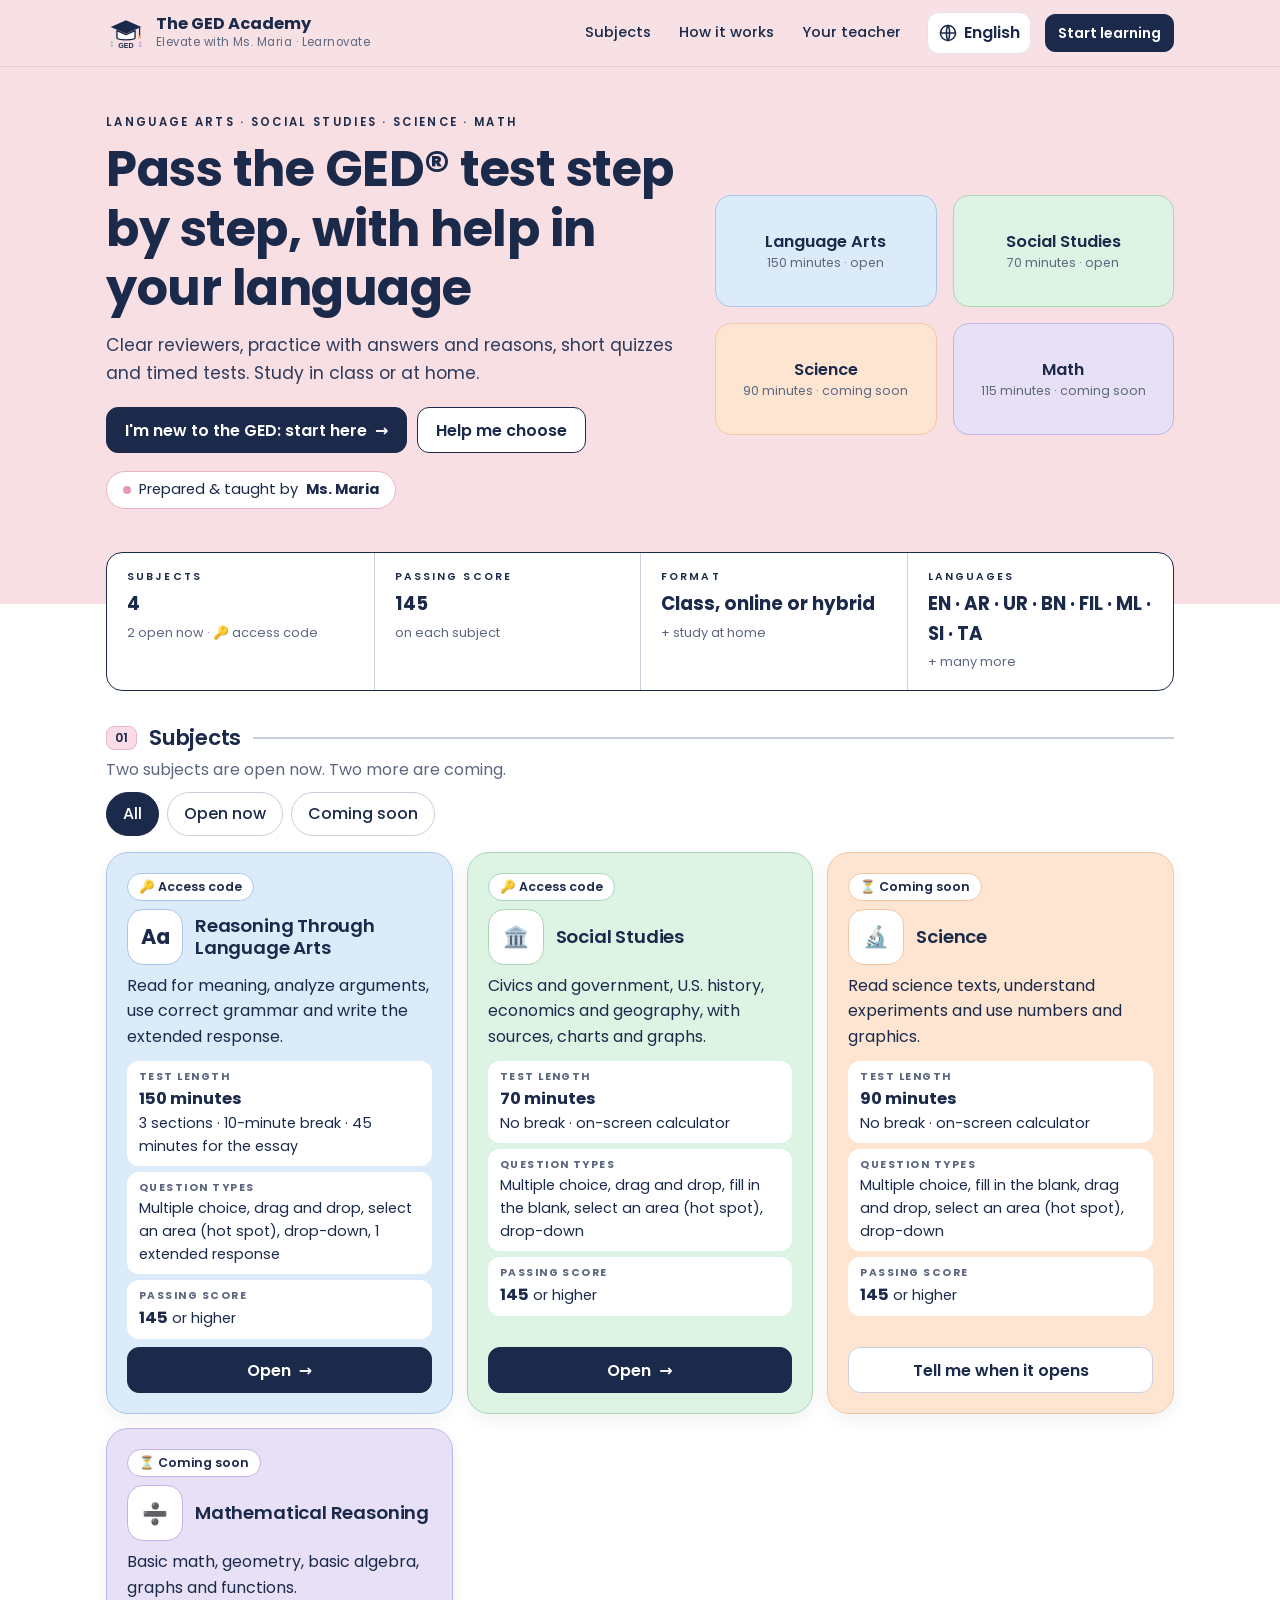
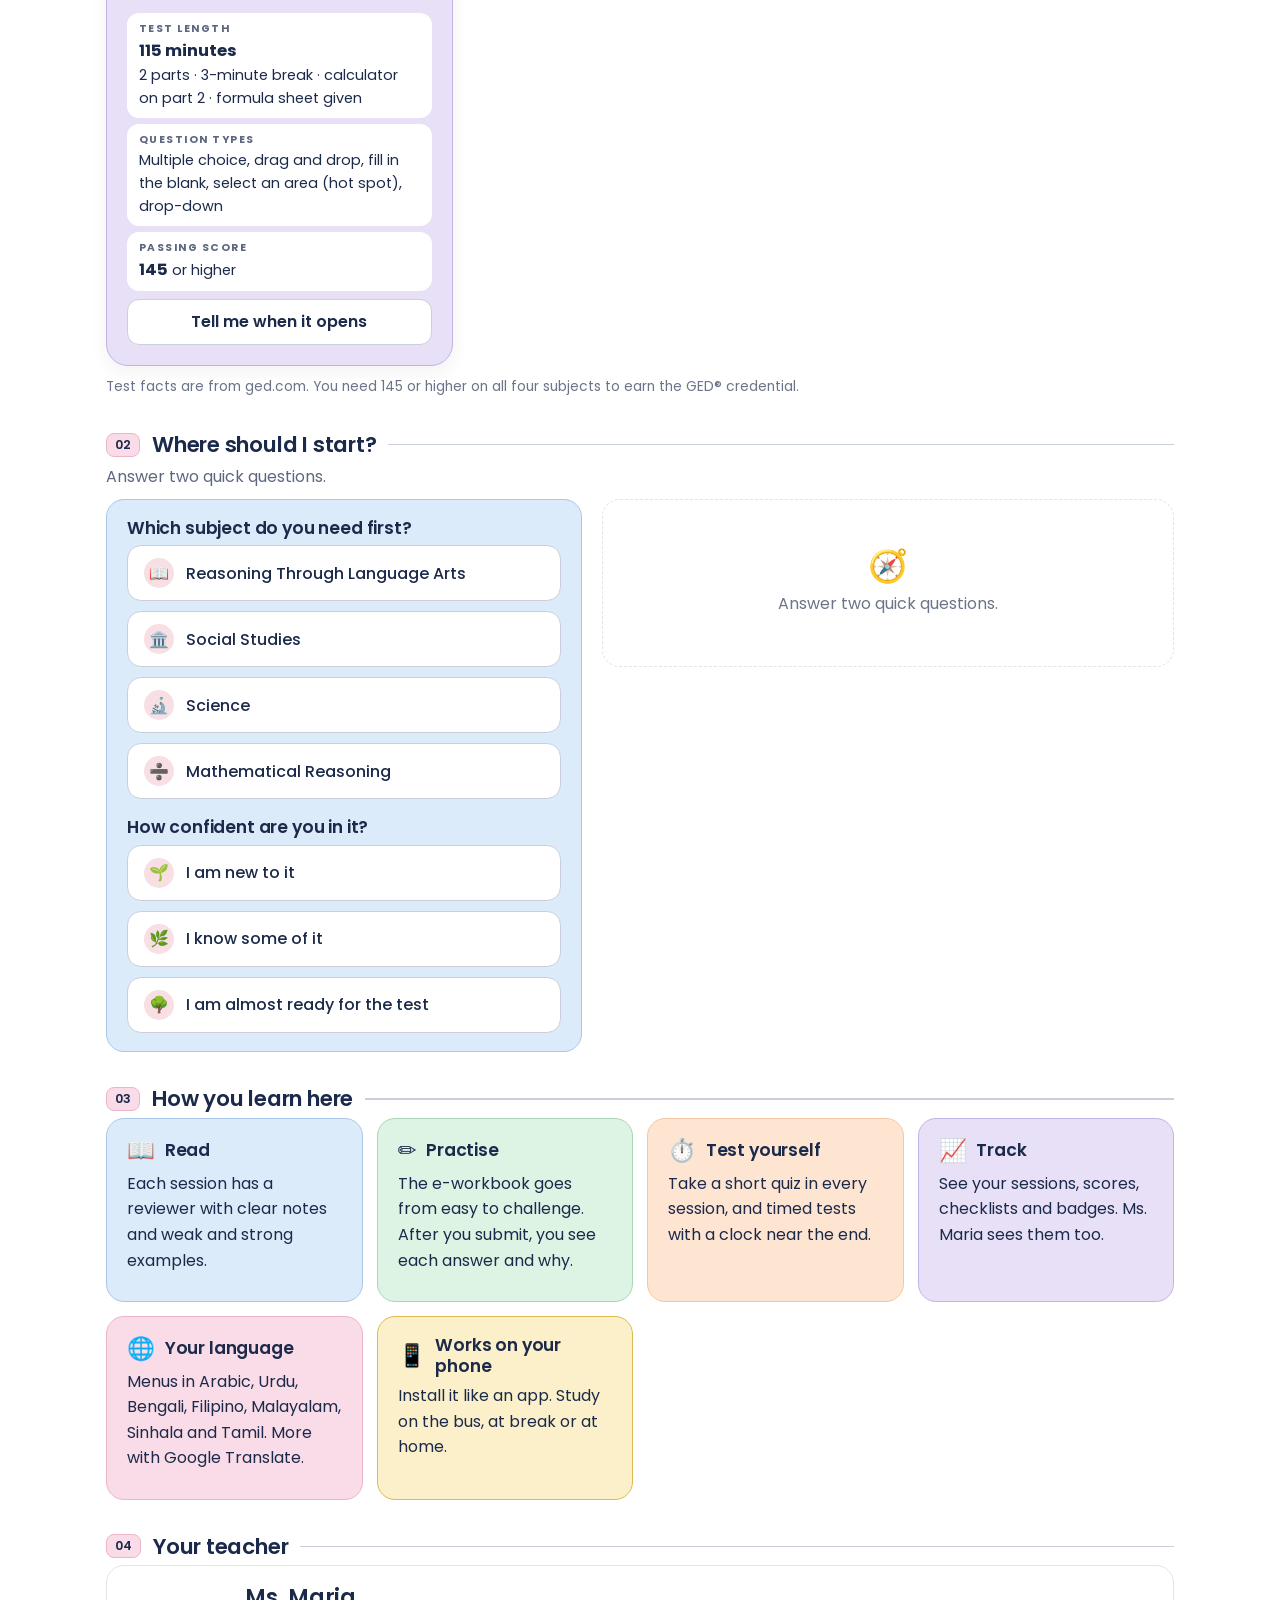
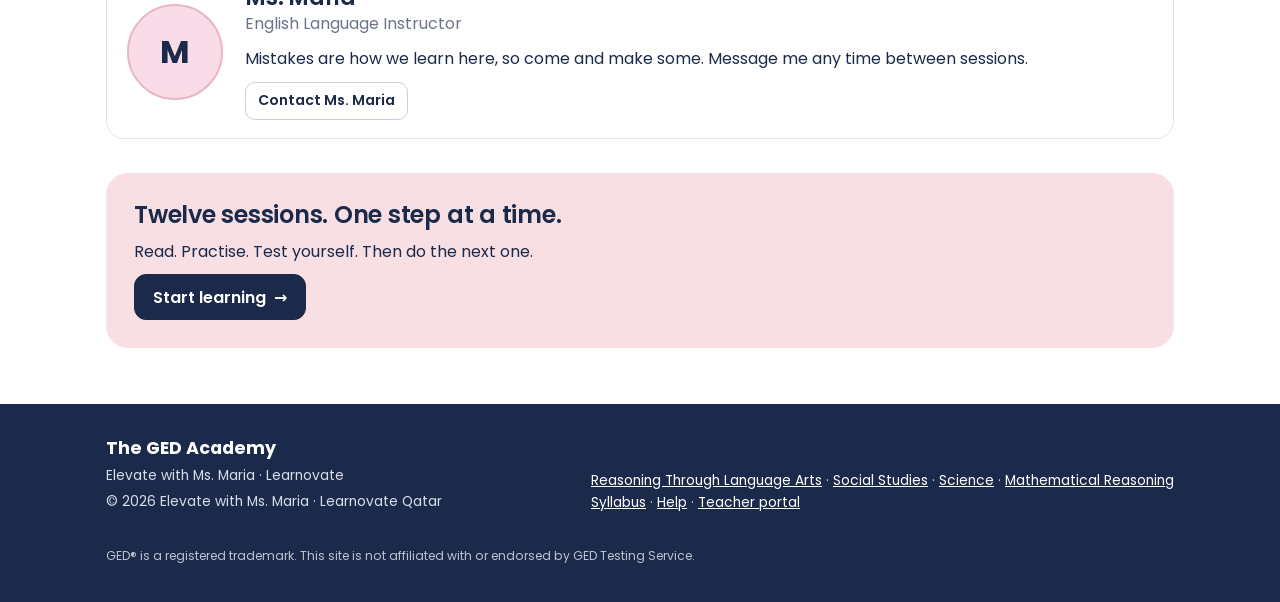
==== index.html @ 69b2a5e5 "Build The GED Academy: homepage, study hub, RLA Session 1, teacher portal - Homepage in the style of" ====
<!doctype html>
<html lang="en">
<head>
<meta charset="utf-8">
<meta name="viewport" content="width=device-width, initial-scale=1, viewport-fit=cover">
<title>The GED Academy | Pass the GED® test step by step</title>
<meta name="description" content="The GED Academy by Elevate with Ms. Maria and Learnovate. Twelve sessions per subject with reviewers, e-workbooks, quizzes and timed practice for Reasoning Through Language Arts and Social Studies. Menus in Arabic, Urdu, Bengali, Filipino, Malayalam, Sinhala and Tamil.">
<meta name="theme-color" content="#F8DFE3">
<meta name="apple-mobile-web-app-capable" content="yes">
<meta name="mobile-web-app-capable" content="yes">
<meta name="apple-mobile-web-app-title" content="GED Academy">
<link rel="manifest" href="manifest.webmanifest">
<link rel="icon" href="icons/academy.svg" type="image/svg+xml">
<link rel="apple-touch-icon" href="icons/apple-touch-icon.png">
<meta property="og:title" content="The GED Academy | Pass the GED® test step by step">
<meta property="og:description" content="Twelve sessions. One step at a time. Reviewers, e-workbooks, quizzes and timed practice, with help in your language.">
<meta property="og:image" content="icons/icon-512.png">
<link rel="preconnect" href="https://fonts.googleapis.com">
<link rel="preconnect" href="https://fonts.gstatic.com" crossorigin>
<link href="https://fonts.googleapis.com/css2?family=Poppins:wght@400;500;600;700&display=swap" rel="stylesheet">
<link rel="stylesheet" href="assets/academy.css">
<style>
.top{position:sticky;top:0;z-index:50;background:rgba(248,223,227,.92);backdrop-filter:blur(8px);border-bottom:1px solid #EFC9D2}
.top .wrap{display:flex;align-items:center;gap:14px;min-height:66px}
.logo{display:flex;align-items:center;gap:10px;text-decoration:none;margin-inline-end:auto}
.logo img{width:40px;height:40px;border-radius:11px}
.logo b{display:block;font-size:1.02rem;line-height:1.1}
.logo small{display:block;font-size:.72rem;color:var(--ink2);letter-spacing:.04em}
.top nav{display:flex;gap:4px}
.top nav a{padding:8px 12px;border-radius:10px;text-decoration:none;font-weight:500;font-size:.92rem}
.top nav a:hover{background:#fff}
.hero{background:var(--pink);padding:46px 0 86px}
.hero .wrap{display:grid;grid-template-columns:1.25fr 1fr;gap:36px;align-items:center}
.hero h1{font-size:clamp(1.9rem,5.2vw,3.1rem);margin:8px 0 14px}
.hero .lede{font-size:1.08rem;max-width:56ch;color:#2E3B5C}
.by{display:inline-flex;align-items:center;gap:8px;background:#fff;border:1.5px solid var(--rose-b);border-radius:999px;padding:6px 16px;margin-top:18px;font-size:.92rem}
.by::before{content:"";width:8px;height:8px;border-radius:50%;background:var(--rose-s);flex:none}
.tiles4{display:grid;grid-template-columns:1fr 1fr;gap:16px}
.tiles4 a{min-height:112px;border-radius:16px;border:1.5px solid var(--b);background:var(--c);font-weight:600;font-size:1.02rem;display:grid;place-items:center;align-content:center;gap:2px;padding:12px;text-align:center;text-decoration:none;transition:transform .15s;line-height:1.25}
.tiles4 a:hover{transform:translateY(-3px) rotate(-1deg)}
.tiles4 a small{font-weight:400;font-size:.78rem;color:var(--ink2)}
.facts{margin-top:-52px;background:#fff;border:1.5px solid var(--navy);border-radius:16px;display:grid;grid-template-columns:repeat(4,1fr);position:relative;z-index:2}
.facts div{padding:16px 20px;border-inline-start:1.5px solid var(--line2)}
.facts div:first-child{border:0}
.facts small{display:block;font-size:.66rem;letter-spacing:.2em;font-weight:600;text-transform:uppercase}
.facts b{display:block;font-size:1.15rem;margin-top:4px}
.facts span{font-size:.8rem;color:var(--ink2)}
.paths{display:flex;flex-wrap:wrap;gap:8px;margin:6px 0 16px}
.paths button{border:1.5px solid var(--line2);background:#fff;border-radius:999px;padding:8px 16px;min-height:42px;cursor:pointer;font-weight:500}
.paths button[aria-pressed="true"]{background:var(--navy);color:#fff;border-color:var(--navy)}
.subj{display:flex;flex-direction:column;gap:8px;border-radius:22px;padding:20px;box-shadow:0 6px 18px rgba(27,42,74,.06)}
.subj .hd{display:flex;gap:12px;align-items:center}
.subj .ic{width:56px;height:56px;border-radius:16px;background:#fff;border:1.5px solid var(--b);display:grid;place-items:center;font-weight:700;font-size:1.3rem;flex:none}
.subj h3{font-size:1.15rem;margin:0}
.subj dl{margin:4px 0 0;display:grid;gap:6px}
.subj dl div{background:#fff;border-radius:12px;padding:8px 12px}
.subj dt{font-size:.66rem;letter-spacing:.14em;text-transform:uppercase;font-weight:700;color:var(--ink2)}
.subj dd{margin:0;font-size:.9rem}
.subj dd b{font-size:1.02rem}
.subj .go{margin-top:auto}
.subj.soon{background:repeating-linear-gradient(135deg,var(--c),var(--c) 14px,#fff0 14px,#fff0 15px),var(--c)}
.subj .status{align-self:flex-start;background:#fff}
.finder{display:grid;grid-template-columns:1fr 1.2fr;gap:20px;align-items:start}
.opts{display:grid;gap:10px}
.opts button{display:flex;align-items:center;gap:12px;text-align:start;border:1.5px solid var(--line2);background:#fff;border-radius:14px;padding:12px 16px;cursor:pointer;font-weight:500;min-height:52px}
.opts button:hover{border-color:var(--navy)}
.opts button[aria-pressed="true"]{background:var(--blue);border-color:var(--navy);box-shadow:inset 0 0 0 1.5px var(--navy)}
.opts button i{font-style:normal;width:30px;height:30px;border-radius:50%;background:var(--pink);display:grid;place-items:center;flex:none}
.feat .card h3{display:flex;align-items:center;gap:10px}
.feat .card h3 span:first-child{font-size:1.4rem}
.teacher{display:grid;grid-template-columns:auto 1fr;gap:22px;align-items:center}
.avatar{width:96px;height:96px;border-radius:50%;background:var(--rose);border:2px solid var(--rose-b);display:grid;place-items:center;font-size:2rem;font-weight:700}
.end{background:var(--pink);border-radius:22px;padding:28px;margin-top:34px}
.end h2{font-size:1.5rem}
.tm{font-size:.76rem;opacity:.85;margin-top:12px;flex-basis:100%}
@media (max-width:860px){.hero .wrap,.finder{grid-template-columns:1fr}.top nav{display:none}.facts{grid-template-columns:1fr 1fr}.facts div:nth-child(3){border:0}.facts div:nth-child(n+3){border-top:1.5px solid var(--line2)}}
@media (max-width:520px){.tiles4 a{min-height:88px}.teacher{grid-template-columns:1fr}.logo small{display:none}.top .btn.primary{display:none}.hero{padding-top:28px}.facts div{padding:12px 14px}}
</style>
</head>
<body>
<a class="skip" href="#main">Skip to content</a>
<div class="trbar" id="trbar" hidden></div>
<header class="top">
 <div class="wrap">
  <a class="logo" href="./"><img src="icons/academy.svg" alt=""><span class="notranslate" translate="no"><b>The GED Academy</b><small>Elevate with Ms. Maria · Learnovate</small></span></a>
  <nav aria-label="Main"><a href="#subjects" data-i18n="nav_subjects">Subjects</a><a href="#how" data-i18n="nav_how">How it works</a><a href="#teacher" data-i18n="nav_teacher">Your teacher</a></nav>
  <div class="lang" data-langmenu></div>
  <a class="btn primary sm" href="rla/" data-i18n="nav_start">Start learning</a>
 </div>
</header>

<main id="main">
<section class="hero">
 <div class="wrap">
  <div>
   <p class="eyebrow notranslate" translate="no" data-en>Language Arts · Social Studies · Science · Math</p>
   <h1 data-i18n="hero_title">Pass the GED® test step by step, with help in your language</h1>
   <p class="lede" data-i18n="hero_lede">Clear reviewers, practice with answers and reasons, short quizzes and timed tests. Study in class or at home.</p>
   <div class="row" style="margin-top:20px">
    <a class="btn primary" href="rla/#/session/1"><span data-i18n="btn_new">I'm new to the GED: start here</span> <span aria-hidden="true">→</span></a>
    <a class="btn" href="#finder" data-i18n="btn_find">Help me choose</a>
   </div>
   <p class="by" data-en>Prepared &amp; taught by <b>Ms. Maria</b></p>
  </div>
  <div>
   <div class="tiles4 notranslate" data-en translate="no" aria-label="The four GED subjects">
    <a class="t-blue" href="rla/">Language Arts<small>150 minutes · open</small></a>
    <a class="t-green" href="social-studies/">Social Studies<small>70 minutes · open</small></a>
    <a class="t-peach" href="#subjects">Science<small>90 minutes · coming soon</small></a>
    <a class="t-lav" href="#subjects">Math<small>115 minutes · coming soon</small></a>
   </div>
  </div>
 </div>
</section>

<div class="wrap">
 <div class="facts" data-en>
  <div><small>Subjects</small><b>4</b><span>2 open now · 🔑 access code</span></div>
  <div><small>Passing score</small><b>145</b><span>on each subject</span></div>
  <div><small>Format</small><b>Class, online or hybrid</b><span>+ study at home</span></div>
  <div><small>Languages</small><b class="notranslate" translate="no">EN · AR · UR · BN · FIL · ML · SI · TA</b><span>+ many more</span></div>
 </div>

 <div class="sh" id="subjects"><span class="no">01</span><h2 data-i18n="subjects_title">Subjects</h2></div>
 <p data-i18n="subjects_sub">Two subjects are open now. Two more are coming.</p>
 <div class="paths" role="group" aria-label="Filter subjects">
  <button type="button" data-path="" aria-pressed="true" data-i18n="f_all">All</button>
  <button type="button" data-path="open" aria-pressed="false" data-i18n="f_open">Open now</button>
  <button type="button" data-path="soon" aria-pressed="false" data-i18n="f_soon">Coming soon</button>
 </div>
 <div class="grid" id="subjGrid" data-en style="grid-template-columns:repeat(auto-fill,minmax(260px,1fr))"></div>
 <p class="small muted" style="margin-top:10px">Test facts are from ged.com. You need 145 or higher on all four subjects to earn the GED® credential.</p>

 <div class="sh" id="finder"><span class="no">02</span><h2 data-i18n="finder_title">Where should I start?</h2></div>
 <p data-i18n="finder_sub">Answer two quick questions.</p>
 <div class="finder">
  <div class="card t-blue" style="background:var(--c)">
   <h3 data-i18n="q_subject">Which subject do you need first?</h3>
   <div class="opts" data-q="subject">
    <button type="button" data-v="rla" aria-pressed="false"><i>📖</i><span class="notranslate" translate="no">Reasoning Through Language Arts</span></button>
    <button type="button" data-v="ss" aria-pressed="false"><i>🏛️</i><span class="notranslate" translate="no">Social Studies</span></button>
    <button type="button" data-v="science" aria-pressed="false"><i>🔬</i><span class="notranslate" translate="no">Science</span></button>
    <button type="button" data-v="math" aria-pressed="false"><i>➗</i><span class="notranslate" translate="no">Mathematical Reasoning</span></button>
   </div>
   <h3 style="margin-top:18px" data-i18n="q_conf">How confident are you in it?</h3>
   <div class="opts" data-q="conf">
    <button type="button" data-v="new" aria-pressed="false"><i>🌱</i><span data-i18n="conf_new">I am new to it</span></button>
    <button type="button" data-v="some" aria-pressed="false"><i>🌿</i><span data-i18n="conf_some">I know some of it</span></button>
    <button type="button" data-v="good" aria-pressed="false"><i>🌳</i><span data-i18n="conf_good">I am almost ready for the test</span></button>
   </div>
  </div>
  <div id="advice" aria-live="polite" data-en></div>
 </div>

 <div class="sh" id="how"><span class="no">03</span><h2 data-i18n="how_title">How you learn here</h2></div>
 <div class="grid feat">
  <div class="card t-blue" style="background:var(--c)"><h3><span>📖</span><span data-i18n="f_read">Read</span></h3><p data-i18n="f_read_d">Each session has a reviewer with clear notes and weak and strong examples.</p></div>
  <div class="card t-green" style="background:var(--c)"><h3><span>✏️</span><span data-i18n="f_practise">Practise</span></h3><p data-i18n="f_practise_d">The e-workbook goes from easy to challenge. After you submit, you see each answer and why.</p></div>
  <div class="card t-peach" style="background:var(--c)"><h3><span>⏱️</span><span data-i18n="f_test">Test yourself</span></h3><p data-i18n="f_test_d">Take a short quiz in every session, and timed tests with a clock near the end.</p></div>
  <div class="card t-lav" style="background:var(--c)"><h3><span>📈</span><span data-i18n="f_track">Track</span></h3><p data-i18n="f_track_d">See your sessions, scores, checklists and badges. Ms. Maria sees them too.</p></div>
  <div class="card t-rose" style="background:var(--c)"><h3><span>🌐</span><span data-i18n="f_lang">Your language</span></h3><p data-i18n="f_lang_d">Menus in Arabic, Urdu, Bengali, Filipino, Malayalam, Sinhala and Tamil. More with Google Translate.</p></div>
  <div class="card t-gold" style="background:var(--c)"><h3><span>📱</span><span data-i18n="f_app">Works on your phone</span></h3><p data-i18n="f_app_d">Install it like an app. Study on the bus, at break or at home.</p></div>
 </div>

 <div class="sh" id="teacher"><span class="no">04</span><h2 data-i18n="teacher_title">Your teacher</h2></div>
 <div class="card teacher">
  <div class="avatar" aria-hidden="true">M</div>
  <div>
   <h3 style="font-size:1.4rem;margin:0">Ms. Maria</h3>
   <p class="muted" data-i18n="teacher_role">English Language Instructor</p>
   <p data-i18n="teacher_text">Mistakes are how we learn here, so come and make some. Message me any time between sessions.</p>
   <a class="btn soft sm" href="mailto:maria@me.learnovateqa.com?subject=The%20GED%20Academy" data-i18n="contact">Contact Ms. Maria</a>
  </div>
 </div>

 <div class="end" data-en>
  <h2>Twelve sessions. One step at a time.</h2>
  <p>Read. Practise. Test yourself. Then do the next one.</p>
  <a class="btn primary" href="rla/#/session/1"><span data-i18n="nav_start">Start learning</span> <span aria-hidden="true">→</span></a>
 </div>
</div>
</main>

<footer class="foot" data-en>
 <div class="wrap">
  <div><b style="font-size:1.1rem">The GED Academy</b><br><span class="small">Elevate with Ms. Maria · Learnovate</span><br><span class="small">© 2026 Elevate with Ms. Maria · Learnovate Qatar</span></div>
  <div class="small"><a href="rla/">Reasoning Through Language Arts</a> · <a href="social-studies/">Social Studies</a> · <a href="#subjects">Science</a> · <a href="#subjects">Mathematical Reasoning</a><br><a href="rla/#/syllabus">Syllabus</a> · <a href="rla/#/help">Help</a> · <a href="teacher/">Teacher portal</a></div>
  <p class="tm">GED® is a registered trademark. This site is not affiliated with or endorsed by GED Testing Service.</p>
 </div>
</footer>

<script src="assets/i18n.js"></script>
<script src="assets/core.js" data-sw="sw.js"></script>
<script src="assets/subjects.js"></script>
<script>
(function () {
  const { esc, t } = GED, MAIL = "maria@me.learnovateqa.com";
  const mail = s => `mailto:${MAIL}?subject=${encodeURIComponent("Tell me when it opens: GED " + s.title)}`;
  const grid = document.getElementById("subjGrid");
  let path = "";
  function draw() {
    grid.innerHTML = SUBJECTS.filter(s => !path || s.status === path).map(s => {
      const open = s.status === "open";
      return `<div class="card subj t-${s.tone} ${open ? "" : "soon"}" style="background-color:var(--c)">
        <span class="status chip">${open ? "🔑 " + esc(t("code_required")) : "⏳ " + esc(t("soon"))}</span>
        <div class="hd"><span class="ic notranslate" translate="no" aria-hidden="true">${esc(s.icon)}</span><h3 class="notranslate" translate="no">${esc(s.title)}</h3></div>
        <p style="margin:0">${esc(s.blurb)}</p>
        <dl>
          <div><dt>Test length</dt><dd><b>${esc(s.time)}</b><br>${esc(s.parts)}</dd></div>
          <div><dt>Question types</dt><dd>${esc(s.types)}</dd></div>
          <div><dt>Passing score</dt><dd><b>${esc(GED_PASS)}</b> or higher</dd></div>
        </dl>
        ${open ? `<a class="btn primary go" href="${s.href}">${esc(t("open_subject"))} <span aria-hidden="true">→</span></a>` : `<a class="btn soft go" href="${mail(s)}">${esc(t("notify"))}</a>`}
      </div>`;
    }).join("");
  }
  draw();
  document.querySelectorAll("[data-path]").forEach(b => b.onclick = () => {
    document.querySelectorAll("[data-path]").forEach(x => x.setAttribute("aria-pressed", x === b));
    path = b.dataset.path; draw();
  });

  /* subject finder: two questions, one starting session */
  const START = {
    rla: { new: [1, "GED RLA introduction and diagnostic", "Learn how the test works. Then find your strong and weak skills."],
           some: [2, "Reading for meaning", "Do the Session 1 diagnostic first if you can. Then build your reading skills."],
           good: [11, "RLA master review and mixed practice", "Review everything. Then take the mock test in Session 12."] },
    ss:  { new: [1, "GED Social Studies introduction and fundamentals", "Learn what the test expects. Then learn the four-step strategy."],
           some: [2, "Civics and government I", "Civics and government is the biggest topic. Start there."],
           good: [10, "Mixed practice test I", "Take a timed practice test. Then review your errors."] }
  };
  const ans = {}, S = id => SUBJECTS.find(s => s.id === id);
  function advise() {
    const box = document.getElementById("advice");
    if (!ans.subject || !ans.conf) { box.innerHTML = `<div class="card" style="border-style:dashed;text-align:center;padding:40px 20px"><p style="font-size:2rem;margin:0" aria-hidden="true">🧭</p><p class="muted">${esc(t("finder_sub"))}</p></div>`; return; }
    const s = S(ans.subject), again = `<button class="btn soft sm" type="button" id="again">${esc(t("start_over"))}</button>`;
    if (s.status !== "open") {
      box.innerHTML = `<div class="card t-${s.tone}" style="background:var(--c)"><p class="eyebrow">⏳ ${esc(t("soon"))}</p><h3 class="notranslate" translate="no">${esc(s.title)}</h3>
        <p>This subject is not open yet. Start with Reasoning Through Language Arts now. Its reading skills help you in every GED subject.</p>
        <div class="row"><a class="btn primary sm" href="rla/#/session/1">RLA · Session 1 <span aria-hidden="true">→</span></a><a class="btn soft sm" href="${mail(s)}">${esc(t("notify"))}</a>${again}</div></div>`;
    } else {
      const [n, title, why] = START[s.id][ans.conf];
      box.innerHTML = `<div class="card t-rose" style="background:var(--c)"><p class="eyebrow">${esc(t("we_recommend"))}</p>
        <div class="box t-${s.tone}" style="margin:10px 0"><b class="notranslate" translate="no">${esc(s.short)} · Session ${n}</b><br><span class="notranslate" translate="no">${esc(title)}</span><br><span class="small muted">🔑 ${esc(t("code_required"))}</span></div>
        <p class="small">💡 ${esc(why)}</p>
        <div class="row"><a class="btn primary sm" href="${s.href}#/session/${n}">${esc(t("open_subject"))} <span aria-hidden="true">→</span></a>${again}</div></div>`;
    }
    document.getElementById("again").onclick = () => { delete ans.subject; delete ans.conf; document.querySelectorAll(".opts button").forEach(b => b.setAttribute("aria-pressed", "false")); advise(); };
  }
  document.querySelectorAll(".opts").forEach(g => g.querySelectorAll("button").forEach(b => b.onclick = () => {
    g.querySelectorAll("button").forEach(x => x.setAttribute("aria-pressed", x === b)); ans[g.dataset.q] = b.dataset.v; advise();
  }));
  advise();
  document.addEventListener("ged-lang", () => { draw(); advise(); });
})();
</script>
</body>
</html>
---- assets/academy.css ----
/* ===== The GED Academy · shared theme (same colours as its sister site, The English Academy) ===== */
:root{
 --navy:#1B2A4A;--ink2:#5D6780;--muted:#6B7488;--line:#E2E4EC;--line2:#C9CFDB;--paper:#FFFFFF;--soft:#FBF7F8;
 --pink:#F8DFE3;--pink-d:#E39AB6;
 --blue:#DCEBFA;--blue-b:#A8C7EA;--blue-s:#8DB4E2;
 --green:#DDF3E4;--green-b:#ABD6B6;--green-s:#8CCB9F;
 --peach:#FDE5D2;--peach-b:#F3C7A5;--peach-s:#EDAE7E;
 --lav:#E8E0F7;--lav-b:#C2B3E6;--lav-s:#A996DC;
 --rose:#F9DCE7;--rose-b:#EBB5C9;--rose-s:#E39AB6;
 --gold:#FBF0C9;--gold-b:#DDB94F;
 --ok:#2F8F57;--ok-t:#E3F5EA;--bad:#C2410C;--bad-t:#FDEBE2;
 --r:18px;--shadow:0 10px 30px rgba(27,42,74,.10);
 --fs:16px;
}
html.big{--fs:19px}
*{box-sizing:border-box}
html{font-size:var(--fs);-webkit-text-size-adjust:100%}
body{margin:0;background:var(--paper);color:var(--navy);font-family:'Poppins',var(--script,'Poppins'),'Segoe UI',system-ui,-apple-system,sans-serif;line-height:1.6;overflow-x:hidden}
h1,h2,h3,h4{line-height:1.2;margin:0 0 .4em;letter-spacing:-.01em}
h1{font-size:clamp(1.8rem,5vw,2.8rem);font-weight:700}
h2{font-size:1.35rem;font-weight:600}
h3{font-size:1.08rem;font-weight:600}
p{margin:0 0 .6em}
a{color:var(--navy)}
img{max-width:100%}
button,input,select,textarea{font:inherit;color:inherit}
:focus-visible{outline:3px solid var(--pink-d);outline-offset:2px;border-radius:6px}
.muted{color:var(--muted)}
.small{font-size:.86rem}
.wrap{max-width:1100px;margin:0 auto;padding:0 16px}
.skip{position:absolute;left:-999px;top:0;background:var(--navy);color:#fff;padding:10px 14px;z-index:99;border-radius:0 0 10px 0}
.skip:focus{left:0}
.sr{position:absolute;width:1px;height:1px;overflow:hidden;clip:rect(0 0 0 0)}
.i{width:20px;height:20px;fill:none;stroke:currentColor;stroke-width:1.9;stroke-linecap:round;stroke-linejoin:round;flex:none}
[hidden]{display:none!important}

/* eyebrow + numbered section heading like the syllabus ("01 What You'll Master") */
.eyebrow{font-size:.72rem;letter-spacing:.2em;text-transform:uppercase;font-weight:600;color:var(--navy);margin:0 0 6px}
.sh{display:flex;align-items:center;gap:12px;margin:34px 0 6px}
.sh .no{font-size:.78rem;font-weight:600;background:var(--rose);border:1.5px solid var(--rose-b);border-radius:8px;padding:1px 8px}
.sh h2{margin:0;white-space:nowrap}
.sh::after{content:"";flex:1;height:1.5px;background:var(--line2)}
.sh + p{color:var(--ink2)}

/* tone helpers: blue, green, peach, lav, rose */
.t-blue{--c:var(--blue);--b:var(--blue-b);--s:var(--blue-s)}
.t-green{--c:var(--green);--b:var(--green-b);--s:var(--green-s)}
.t-peach{--c:var(--peach);--b:var(--peach-b);--s:var(--peach-s)}
.t-lav{--c:var(--lav);--b:var(--lav-b);--s:var(--lav-s)}
.t-rose{--c:var(--rose);--b:var(--rose-b);--s:var(--rose-s)}
.t-gold{--c:var(--gold);--b:var(--gold-b);--s:var(--gold-b)}
.box{background:var(--c,#fff);border:1.5px solid var(--b,var(--line));border-radius:14px;padding:14px 16px}

/* buttons */
.btn{display:inline-flex;align-items:center;justify-content:center;gap:8px;min-height:46px;padding:9px 18px;border-radius:12px;border:1.5px solid var(--navy);background:#fff;color:var(--navy);font-weight:600;text-decoration:none;cursor:pointer;transition:transform .12s, box-shadow .12s;line-height:1.2;text-align:center}
.btn:hover{transform:translateY(-1px);box-shadow:0 6px 16px rgba(27,42,74,.12)}
.btn:active{transform:none}
.btn.primary{background:var(--navy);color:#fff}
.btn.soft{border-color:var(--line2);background:#fff}
.btn.pink{background:var(--rose);border-color:var(--rose-b)}
.btn.sm{min-height:38px;padding:6px 12px;font-size:.88rem;border-radius:10px}
.btn[disabled]{opacity:.45;cursor:not-allowed;transform:none;box-shadow:none}
.row{display:flex;flex-wrap:wrap;gap:10px;align-items:center}
.iconbtn{display:inline-flex;align-items:center;justify-content:center;gap:6px;min-width:42px;min-height:42px;padding:0 10px;border-radius:12px;border:1.5px solid var(--line);background:#fff;cursor:pointer;font-weight:600;color:var(--navy);text-decoration:none}
.iconbtn:hover{border-color:var(--line2)}
.speak{display:inline-flex;align-items:center;justify-content:center;width:30px;height:30px;border-radius:50%;border:1.5px solid var(--line2);background:#fff;cursor:pointer;vertical-align:middle;margin-inline-start:6px;padding:0;flex:none}
.speak .i{width:16px;height:16px}
.speak:hover,.speak.on{background:var(--rose);border-color:var(--rose-b)}

/* chips */
.chip{display:inline-flex;align-items:center;gap:6px;font-size:.78rem;font-weight:600;padding:3px 11px;border-radius:999px;background:var(--c,#fff);border:1.5px solid var(--b,var(--line2))}
.tag{display:inline-block;font-size:.66rem;letter-spacing:.14em;text-transform:uppercase;font-weight:700;background:var(--gold);border:1.5px solid var(--gold-b);border-radius:999px;padding:2px 10px}

/* cards & grids */
.grid{display:grid;gap:14px;grid-template-columns:repeat(auto-fill,minmax(230px,1fr))}
.grid.g5{grid-template-columns:repeat(auto-fill,minmax(160px,1fr))}
.card{display:block;background:var(--c,#fff);border:1.5px solid var(--b,var(--line));border-radius:var(--r);padding:18px 20px;text-decoration:none;color:var(--navy);position:relative}
a.card{transition:transform .15s, box-shadow .15s}
a.card:hover{transform:translateY(-2px);box-shadow:var(--shadow)}
.card .pill{display:inline-block;background:#fff;border-radius:999px;padding:2px 10px;font-size:.74rem;font-weight:600;margin-bottom:10px}
.card.off{opacity:.65}
.pillar{background:var(--c);border:1.5px solid var(--b);border-radius:14px;padding:12px 14px;min-height:84px}
.pillar small{display:block;font-weight:600;font-size:.72rem;letter-spacing:.1em}
.pillar b{font-weight:600}

/* progress */
.bar{height:10px;border-radius:999px;background:#EEF0F5;overflow:hidden}
.bar>i{display:block;height:100%;width:var(--w,0%);background:var(--s,var(--blue-s));border-radius:999px;transition:width .6s}
.ring{--p:0;width:120px;height:120px;border-radius:50%;background:conic-gradient(var(--rose-s) calc(var(--p)*1%),#F1E7EA 0);display:grid;place-items:center;flex:none}
.ring>div{width:92px;height:92px;border-radius:50%;background:#fff;display:grid;place-items:center;text-align:center;line-height:1.05}
.ring b{font-size:1.6rem}
.ring small{display:block;font-size:.62rem;letter-spacing:.12em;color:var(--muted)}

/* toast + dialog */
.toast{position:fixed;left:50%;bottom:86px;transform:translateX(-50%);background:var(--navy);color:#fff;padding:10px 18px;border-radius:12px;z-index:90;box-shadow:var(--shadow);max-width:calc(100vw - 32px);text-align:center}
.modal{position:fixed;inset:0;background:rgba(27,42,74,.45);z-index:80;display:grid;place-items:start center;padding:8vh 16px;overflow:auto}
.modal>.in{background:#fff;border-radius:22px;padding:22px;max-width:520px;width:100%;box-shadow:var(--shadow)}

/* language menu */
.lang{position:relative}
.lang>button{display:inline-flex;align-items:center;gap:6px}
.lang .menu{position:absolute;inset-inline-end:0;top:calc(100% + 6px);background:#fff;border:1.5px solid var(--line);border-radius:14px;box-shadow:var(--shadow);padding:6px;min-width:230px;z-index:60}
.lang .menu button{display:flex;width:100%;justify-content:space-between;gap:10px;background:none;border:0;padding:9px 12px;border-radius:10px;cursor:pointer;text-align:start}
.lang .menu button:hover,.lang .menu button[aria-current="true"]{background:var(--pink)}
.lang .menu hr{border:0;border-top:1px solid var(--line);margin:6px 4px}
.lang .menu select{width:100%;min-height:40px;border:1.5px solid var(--line2);border-radius:10px;padding:0 8px;background:#fff}
.trbar{background:var(--gold);border-bottom:1.5px solid var(--gold-b);font-size:.9rem}
.trbar .wrap{display:flex;flex-wrap:wrap;gap:10px;align-items:center;justify-content:space-between;padding-top:8px;padding-bottom:8px}
#gtHost{position:absolute;left:-9999px;top:0}
body{top:0!important}
.goog-te-banner-frame,.skiptranslate iframe{display:none!important}

/* footer */
.foot{background:var(--navy);color:#D8DDEA;margin-top:56px}
.foot .wrap{padding-top:30px;padding-bottom:30px;display:flex;flex-wrap:wrap;gap:20px;justify-content:space-between;align-items:flex-end}
.foot a{color:#fff}
.foot b{color:#fff}

@media (max-width:640px){
 .sh h2{white-space:normal}
 .card{padding:16px}
}
@media (prefers-reduced-motion:reduce){*{transition:none!important;animation:none!important}}
/* ---------- animated loading ---------- */
.loader{display:grid;justify-items:center;gap:12px;padding:44px 20px;text-align:center}
.loader .lg{width:66px;height:66px;animation:lbob 1.6s ease-in-out infinite}
.loader .lg svg{width:100%;height:100%;display:block}
.loader p{margin:0;font-weight:600;color:var(--ink2)}
.loader .lsub{font-size:.86rem;font-weight:400;color:var(--muted);min-height:1.4em;transition:opacity .3s}
.ldots{display:inline-flex;gap:7px;height:20px;align-items:flex-end}
.ldots i{width:11px;height:11px;border-radius:50%;background:var(--blue-s);animation:ldot 1s ease-in-out infinite}
.ldots i:nth-child(2){background:var(--green-s);animation-delay:.15s}
.ldots i:nth-child(3){background:var(--peach-s);animation-delay:.3s}
.ldots i:nth-child(4){background:var(--rose-s);animation-delay:.45s}
.wait{color:var(--navy);font-weight:600;white-space:nowrap}
.wait::before{content:"";display:inline-block;width:.95em;height:.95em;margin-inline-end:.5em;vertical-align:-.15em;border:2.5px solid var(--pink-d);border-right-color:transparent;border-radius:50%;animation:lspin .7s linear infinite}
@keyframes ldot{0%,70%,100%{transform:translateY(0) scale(.8);opacity:.55}35%{transform:translateY(-9px) scale(1);opacity:1}}
@keyframes lbob{0%,100%{transform:translateY(0) rotate(-5deg)}50%{transform:translateY(-7px) rotate(5deg)}}
@keyframes lspin{to{transform:rotate(360deg)}}
@media (prefers-reduced-motion:reduce){.wait::before{animation:lspin 1.6s linear infinite!important}.ldots i{animation:ldot 1.6s ease-in-out infinite!important}}
.btn .wait,button .wait{color:inherit}

/* ---------- languages: script fonts, right-to-left, English study content ---------- */
.en{direction:ltr;text-align:left;font-family:'Poppins','Segoe UI',system-ui,sans-serif;unicode-bidi:isolate}
html.lang-ur [data-i18n]{line-height:2.1}
html.lang-ur h1[data-i18n]{line-height:1.9}
html[dir=rtl] .skip{left:auto;right:-999px}
html[dir=rtl] .skip:focus{right:0}
/* correct / wrong: never colour alone */
.mark{display:inline-grid;place-items:center;width:24px;height:24px;border-radius:50%;color:#fff;font-weight:700;font-size:.85rem;flex:none}
.mark.ok{background:var(--ok)}.mark.bad{background:var(--bad)}
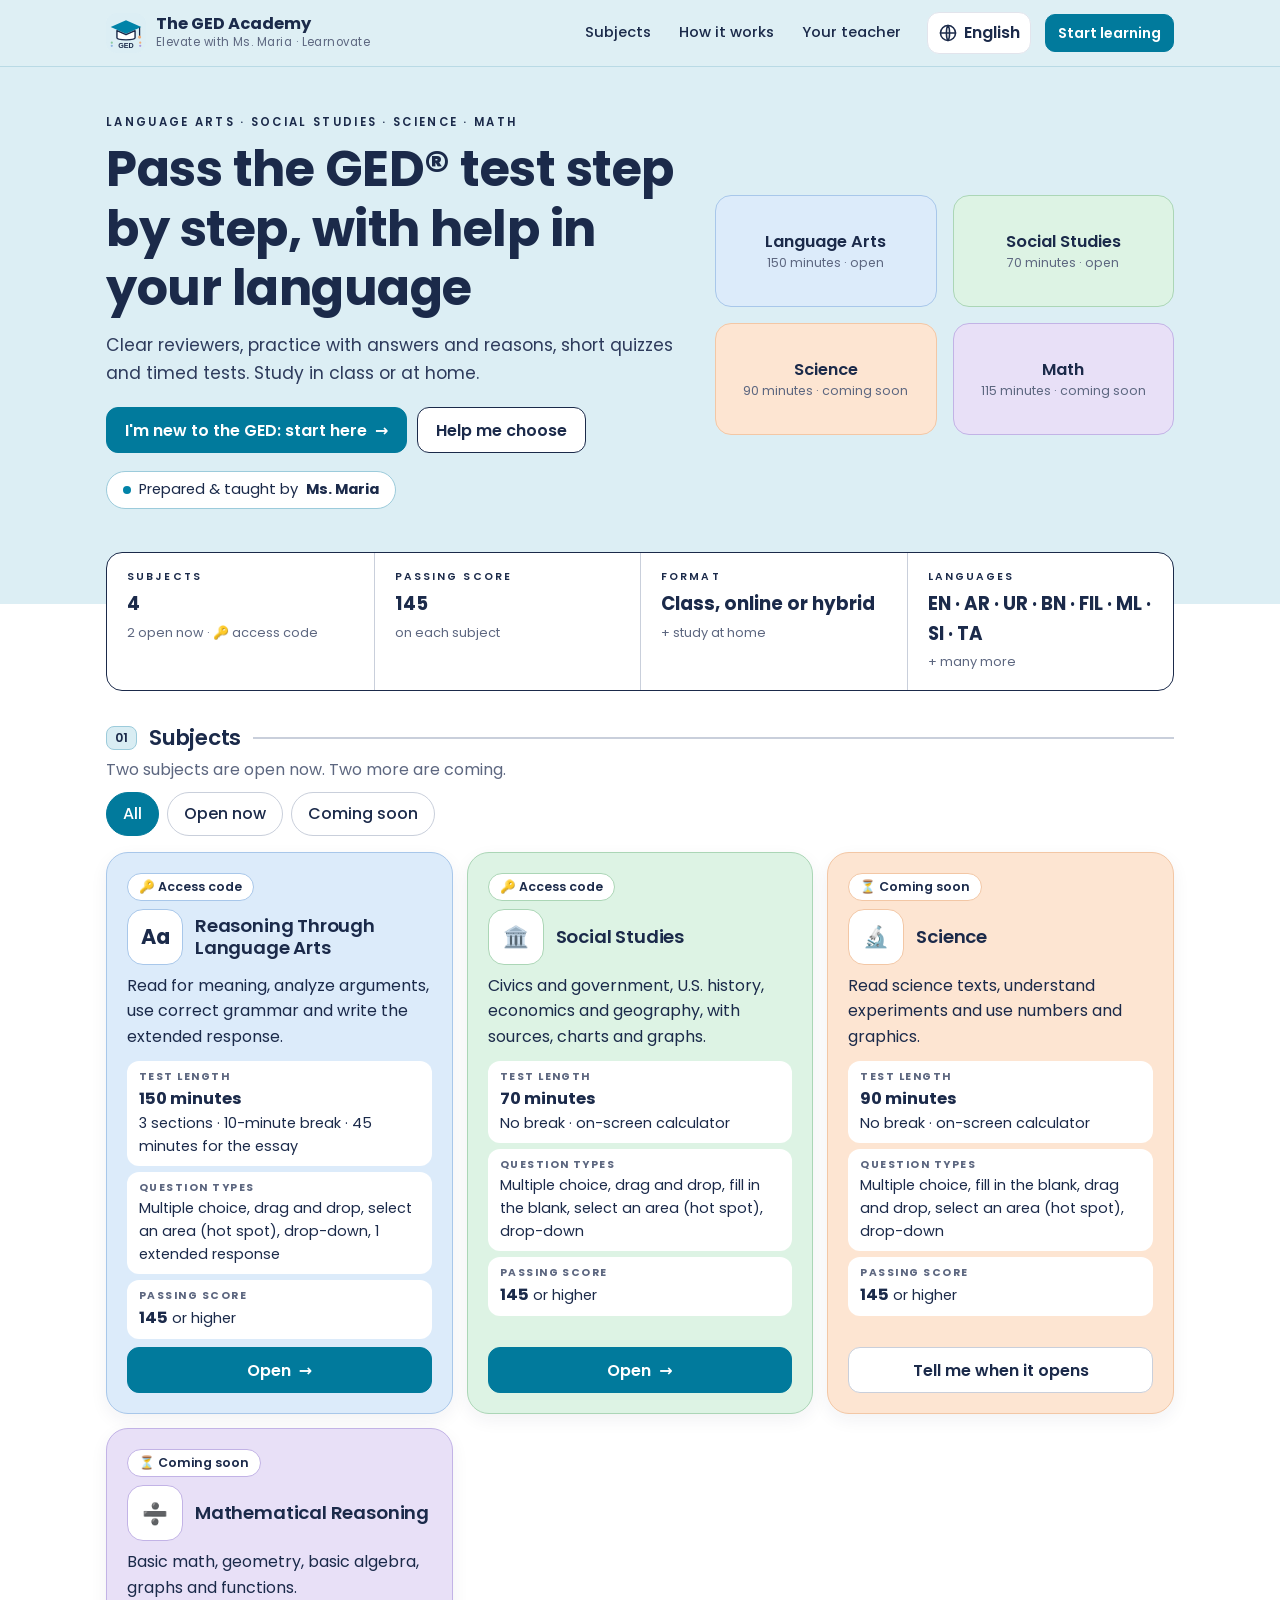
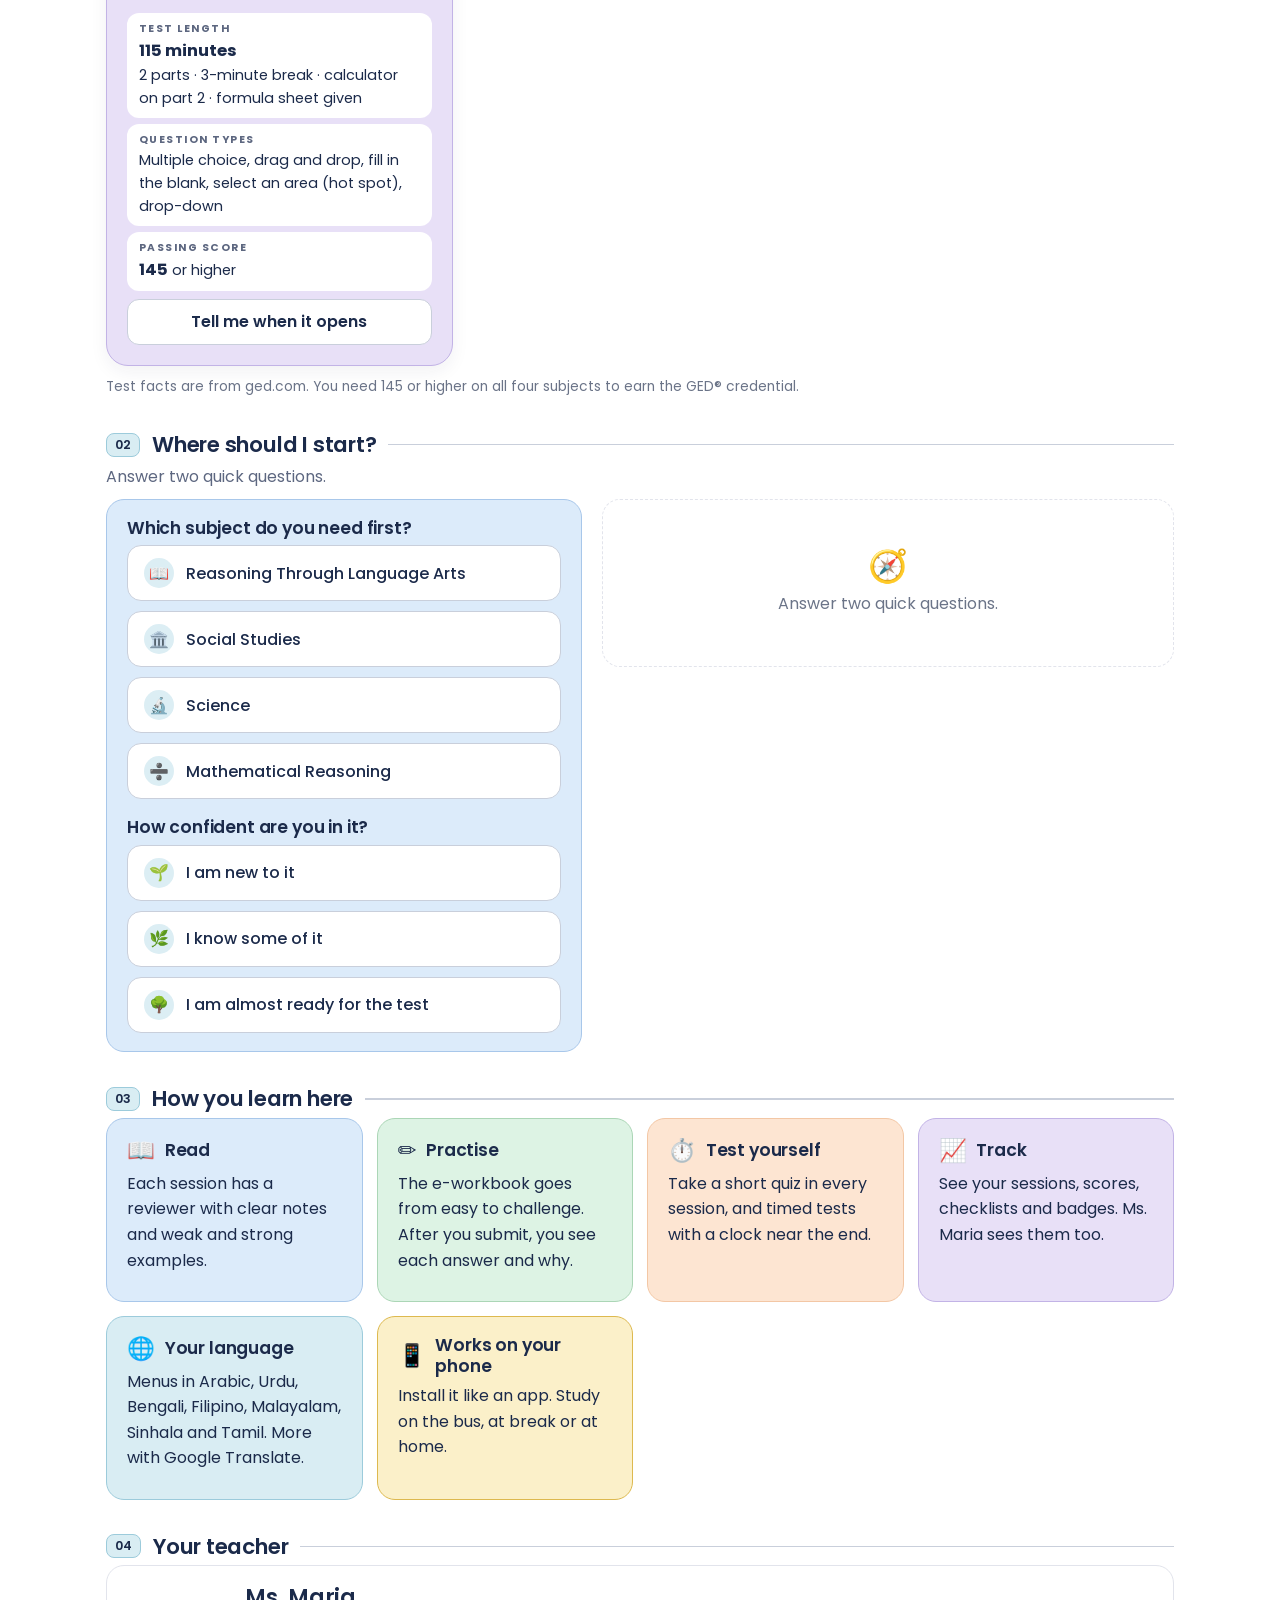
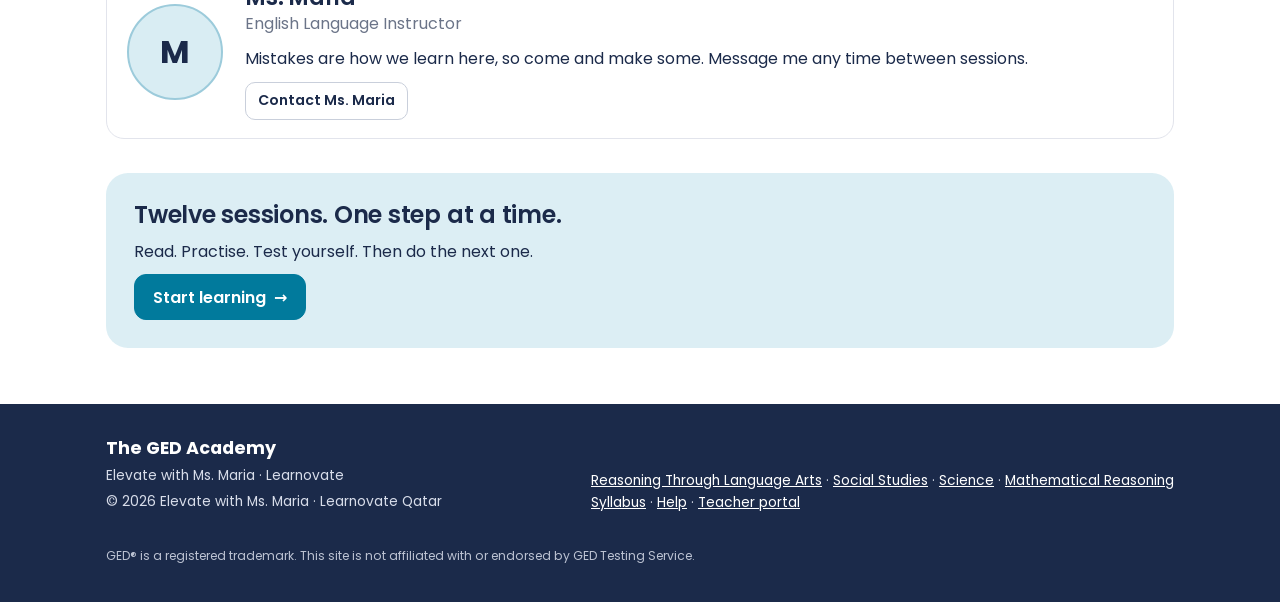
==== commit 018d84b4: "Change the theme from pink to GED blue (#0183A8) Light blue header, hero and closing section, blue m" ====
--- a/index.html
+++ b/index.html
@@ -5,7 +5,7 @@
 <meta name="viewport" content="width=device-width, initial-scale=1, viewport-fit=cover">
 <title>The GED Academy | Pass the GED® test step by step</title>
 <meta name="description" content="The GED Academy by Elevate with Ms. Maria and Learnovate. Twelve sessions per subject with reviewers, e-workbooks, quizzes and timed practice for Reasoning Through Language Arts and Social Studies. Menus in Arabic, Urdu, Bengali, Filipino, Malayalam, Sinhala and Tamil.">
-<meta name="theme-color" content="#F8DFE3">
+<meta name="theme-color" content="#DCEEF4">
 <meta name="apple-mobile-web-app-capable" content="yes">
 <meta name="mobile-web-app-capable" content="yes">
 <meta name="apple-mobile-web-app-title" content="GED Academy">
@@ -20,7 +20,7 @@
 <link href="https://fonts.googleapis.com/css2?family=Poppins:wght@400;500;600;700&display=swap" rel="stylesheet">
 <link rel="stylesheet" href="assets/academy.css">
 <style>
-.top{position:sticky;top:0;z-index:50;background:rgba(248,223,227,.92);backdrop-filter:blur(8px);border-bottom:1px solid #EFC9D2}
+.top{position:sticky;top:0;z-index:50;background:rgba(220,238,244,.94);backdrop-filter:blur(8px);border-bottom:1px solid #B9DAE5}
 .top .wrap{display:flex;align-items:center;gap:14px;min-height:66px}
 .logo{display:flex;align-items:center;gap:10px;text-decoration:none;margin-inline-end:auto}
 .logo img{width:40px;height:40px;border-radius:11px}
@@ -47,7 +47,7 @@
 .facts span{font-size:.8rem;color:var(--ink2)}
 .paths{display:flex;flex-wrap:wrap;gap:8px;margin:6px 0 16px}
 .paths button{border:1.5px solid var(--line2);background:#fff;border-radius:999px;padding:8px 16px;min-height:42px;cursor:pointer;font-weight:500}
-.paths button[aria-pressed="true"]{background:var(--navy);color:#fff;border-color:var(--navy)}
+.paths button[aria-pressed="true"]{background:var(--brand-d);color:#fff;border-color:var(--brand-d)}
 .subj{display:flex;flex-direction:column;gap:8px;border-radius:22px;padding:20px;box-shadow:0 6px 18px rgba(27,42,74,.06)}
 .subj .hd{display:flex;gap:12px;align-items:center}
 .subj .ic{width:56px;height:56px;border-radius:16px;background:#fff;border:1.5px solid var(--b);display:grid;place-items:center;font-weight:700;font-size:1.3rem;flex:none}
--- a/assets/academy.css
+++ b/assets/academy.css
@@ -1,12 +1,12 @@
 /* ===== The GED Academy · shared theme (same colours as its sister site, The English Academy) ===== */
 :root{
- --navy:#1B2A4A;--ink2:#5D6780;--muted:#6B7488;--line:#E2E4EC;--line2:#C9CFDB;--paper:#FFFFFF;--soft:#FBF7F8;
- --pink:#F8DFE3;--pink-d:#E39AB6;
+ --navy:#1B2A4A;--ink2:#5D6780;--muted:#6B7488;--line:#E2E4EC;--line2:#C9CFDB;--paper:#FFFFFF;--soft:#F4FAFC;
+ --pink:#DCEEF4;--pink-d:#0183A8;--brand:#0183A8;--brand-d:#017A9C;
  --blue:#DCEBFA;--blue-b:#A8C7EA;--blue-s:#8DB4E2;
  --green:#DDF3E4;--green-b:#ABD6B6;--green-s:#8CCB9F;
  --peach:#FDE5D2;--peach-b:#F3C7A5;--peach-s:#EDAE7E;
  --lav:#E8E0F7;--lav-b:#C2B3E6;--lav-s:#A996DC;
- --rose:#F9DCE7;--rose-b:#EBB5C9;--rose-s:#E39AB6;
+ --rose:#D9EDF3;--rose-b:#9CCBDB;--rose-s:#0183A8;
  --gold:#FBF0C9;--gold-b:#DDB94F;
  --ok:#2F8F57;--ok-t:#E3F5EA;--bad:#C2410C;--bad-t:#FDEBE2;
  --r:18px;--shadow:0 10px 30px rgba(27,42,74,.10);
@@ -55,7 +55,7 @@
 .btn{display:inline-flex;align-items:center;justify-content:center;gap:8px;min-height:46px;padding:9px 18px;border-radius:12px;border:1.5px solid var(--navy);background:#fff;color:var(--navy);font-weight:600;text-decoration:none;cursor:pointer;transition:transform .12s, box-shadow .12s;line-height:1.2;text-align:center}
 .btn:hover{transform:translateY(-1px);box-shadow:0 6px 16px rgba(27,42,74,.12)}
 .btn:active{transform:none}
-.btn.primary{background:var(--navy);color:#fff}
+.btn.primary{background:var(--brand-d);border-color:var(--brand-d);color:#fff}
 .btn.soft{border-color:var(--line2);background:#fff}
 .btn.pink{background:var(--rose);border-color:var(--rose-b)}
 .btn.sm{min-height:38px;padding:6px 12px;font-size:.88rem;border-radius:10px}
@@ -86,7 +86,7 @@
 /* progress */
 .bar{height:10px;border-radius:999px;background:#EEF0F5;overflow:hidden}
 .bar>i{display:block;height:100%;width:var(--w,0%);background:var(--s,var(--blue-s));border-radius:999px;transition:width .6s}
-.ring{--p:0;width:120px;height:120px;border-radius:50%;background:conic-gradient(var(--rose-s) calc(var(--p)*1%),#F1E7EA 0);display:grid;place-items:center;flex:none}
+.ring{--p:0;width:120px;height:120px;border-radius:50%;background:conic-gradient(var(--rose-s) calc(var(--p)*1%),#E3EEF2 0);display:grid;place-items:center;flex:none}
 .ring>div{width:92px;height:92px;border-radius:50%;background:#fff;display:grid;place-items:center;text-align:center;line-height:1.05}
 .ring b{font-size:1.6rem}
 .ring small{display:block;font-size:.62rem;letter-spacing:.12em;color:var(--muted)}
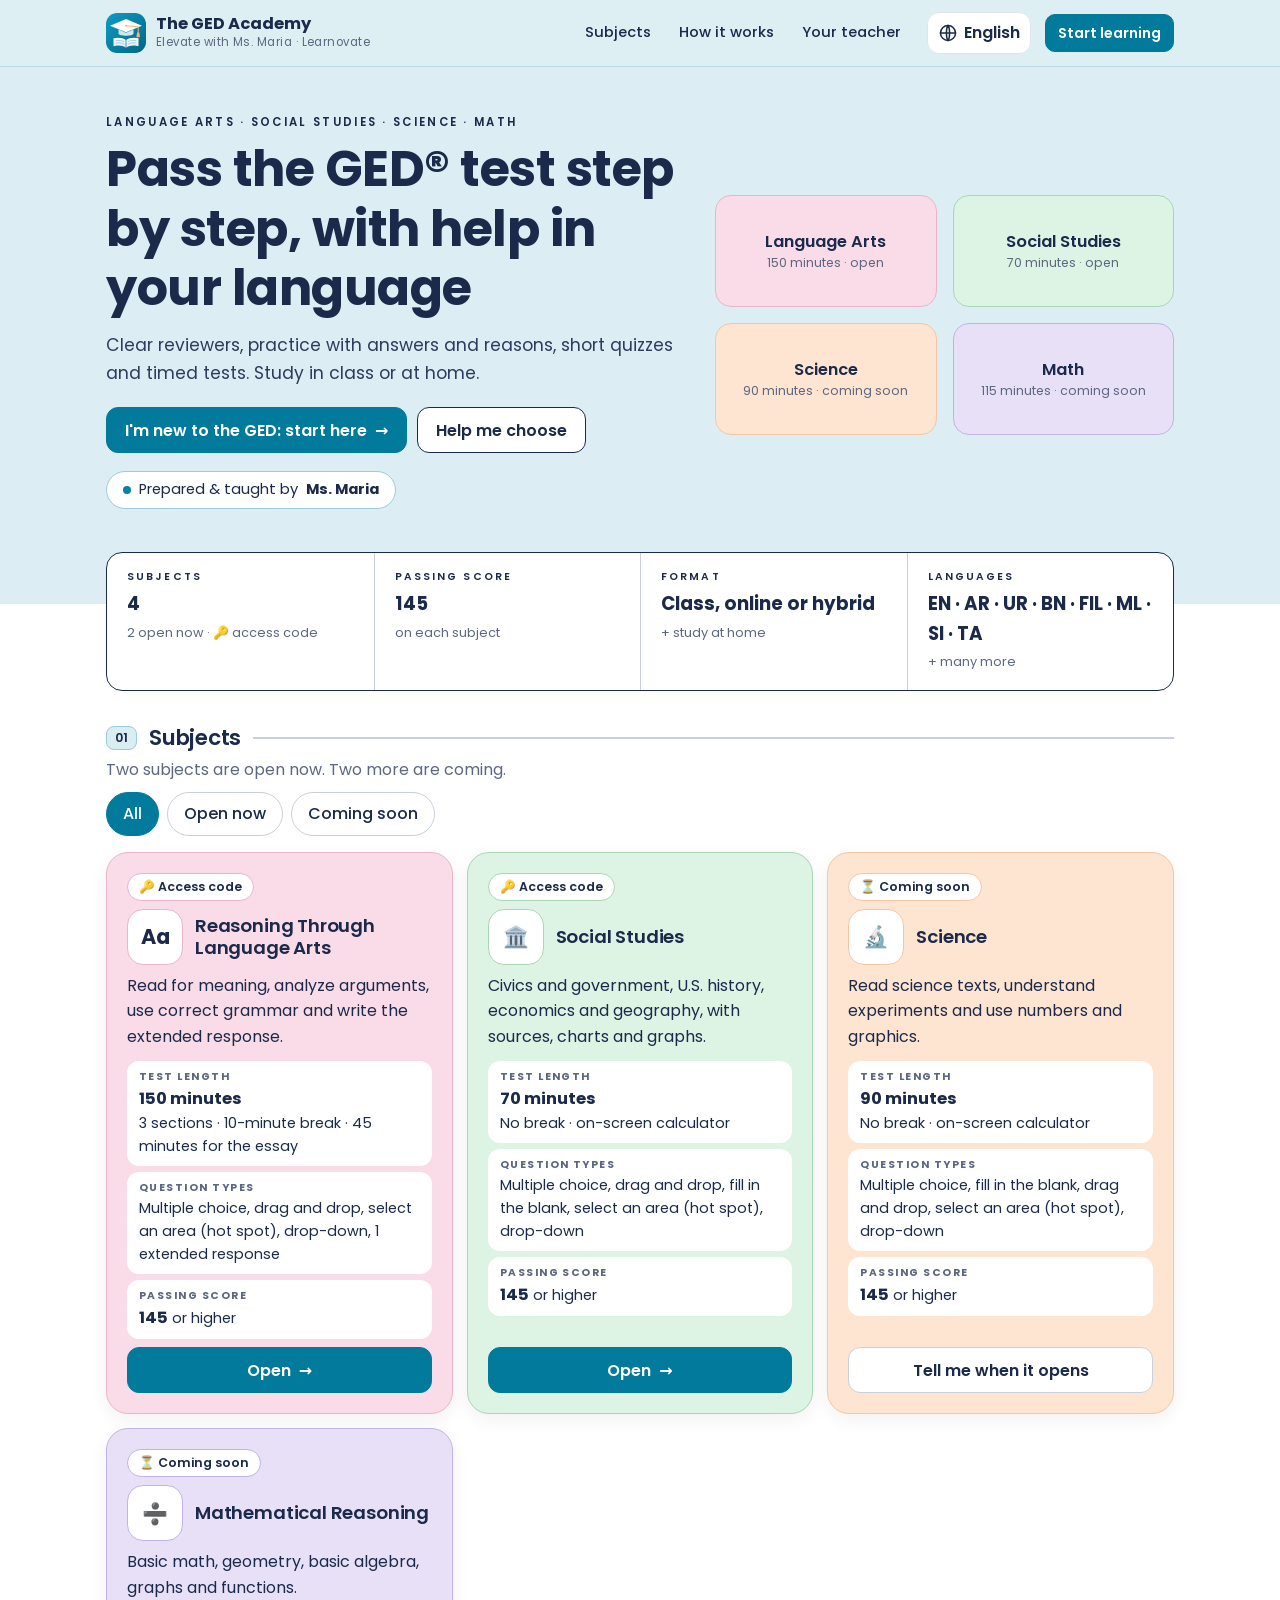
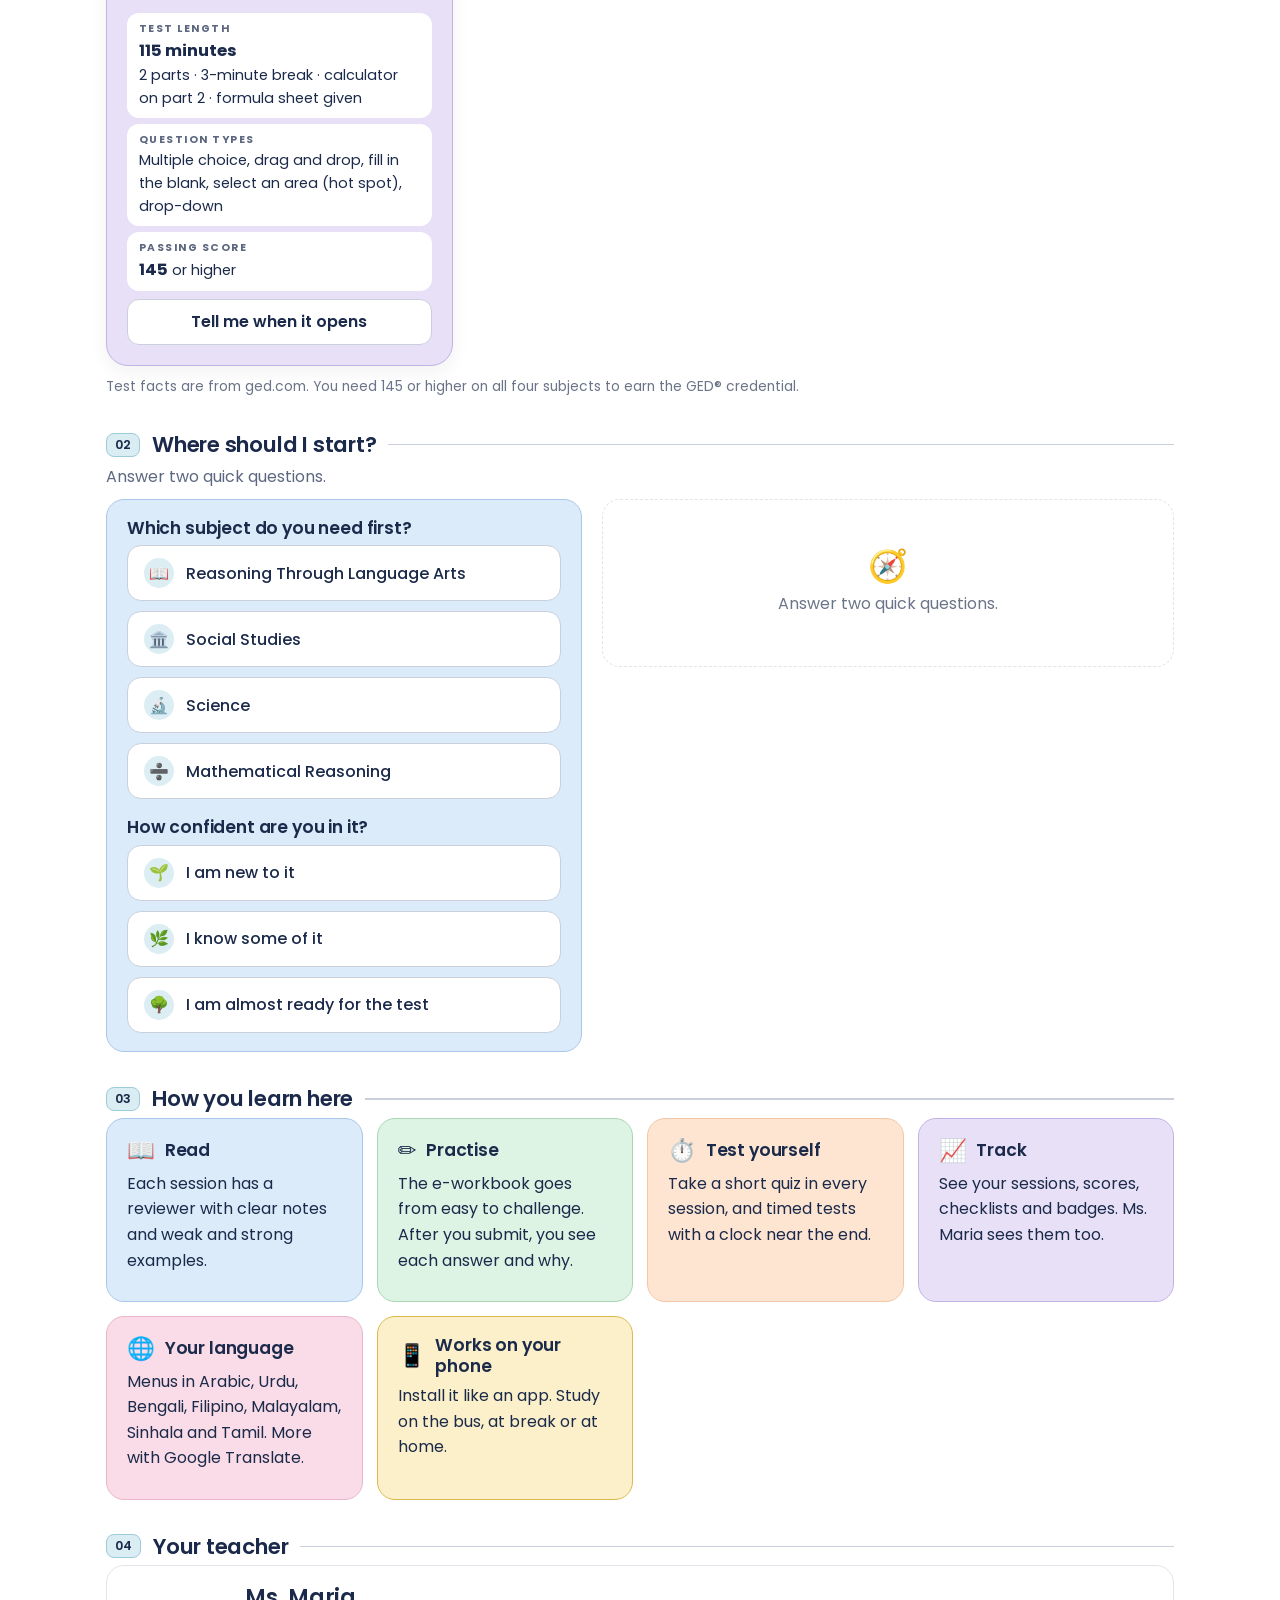
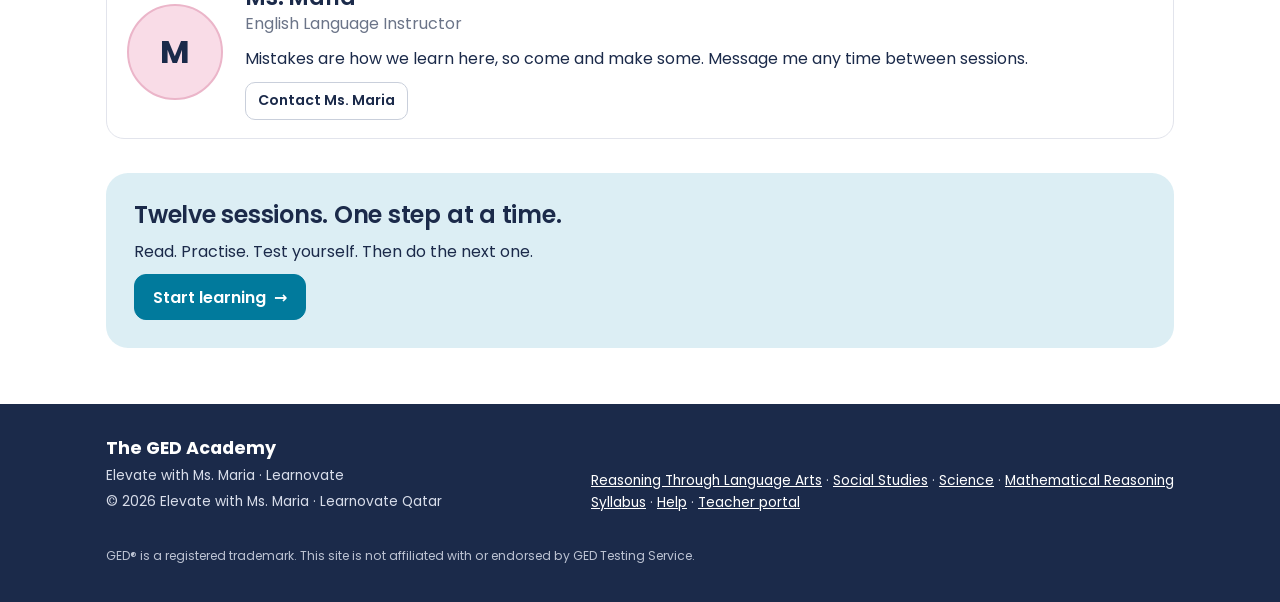
==== commit 9159f206: "Bring pink back for boxes only; make the RLA card pink Page backgrounds, buttons and small tags stay" ====
--- a/index.html
+++ b/index.html
@@ -33,8 +33,8 @@
 .hero .wrap{display:grid;grid-template-columns:1.25fr 1fr;gap:36px;align-items:center}
 .hero h1{font-size:clamp(1.9rem,5.2vw,3.1rem);margin:8px 0 14px}
 .hero .lede{font-size:1.08rem;max-width:56ch;color:#2E3B5C}
-.by{display:inline-flex;align-items:center;gap:8px;background:#fff;border:1.5px solid var(--rose-b);border-radius:999px;padding:6px 16px;margin-top:18px;font-size:.92rem}
-.by::before{content:"";width:8px;height:8px;border-radius:50%;background:var(--rose-s);flex:none}
+.by{display:inline-flex;align-items:center;gap:8px;background:#fff;border:1.5px solid var(--tint-b);border-radius:999px;padding:6px 16px;margin-top:18px;font-size:.92rem}
+.by::before{content:"";width:8px;height:8px;border-radius:50%;background:var(--brand);flex:none}
 .tiles4{display:grid;grid-template-columns:1fr 1fr;gap:16px}
 .tiles4 a{min-height:112px;border-radius:16px;border:1.5px solid var(--b);background:var(--c);font-weight:600;font-size:1.02rem;display:grid;place-items:center;align-content:center;gap:2px;padding:12px;text-align:center;text-decoration:none;transition:transform .15s;line-height:1.25}
 .tiles4 a:hover{transform:translateY(-3px) rotate(-1deg)}
@@ -104,7 +104,7 @@
   </div>
   <div>
    <div class="tiles4 notranslate" data-en translate="no" aria-label="The four GED subjects">
-    <a class="t-blue" href="rla/">Language Arts<small>150 minutes · open</small></a>
+    <a class="t-rose" href="rla/">Language Arts<small>150 minutes · open</small></a>
     <a class="t-green" href="social-studies/">Social Studies<small>70 minutes · open</small></a>
     <a class="t-peach" href="#subjects">Science<small>90 minutes · coming soon</small></a>
     <a class="t-lav" href="#subjects">Math<small>115 minutes · coming soon</small></a>
--- a/assets/academy.css
+++ b/assets/academy.css
@@ -6,7 +6,7 @@
  --green:#DDF3E4;--green-b:#ABD6B6;--green-s:#8CCB9F;
  --peach:#FDE5D2;--peach-b:#F3C7A5;--peach-s:#EDAE7E;
  --lav:#E8E0F7;--lav-b:#C2B3E6;--lav-s:#A996DC;
- --rose:#D9EDF3;--rose-b:#9CCBDB;--rose-s:#0183A8;
+ --rose:#F9DCE7;--rose-b:#EBB5C9;--rose-s:#E39AB6;--tint:#D9EDF3;--tint-b:#9CCBDB;
  --gold:#FBF0C9;--gold-b:#DDB94F;
  --ok:#2F8F57;--ok-t:#E3F5EA;--bad:#C2410C;--bad-t:#FDEBE2;
  --r:18px;--shadow:0 10px 30px rgba(27,42,74,.10);
@@ -37,7 +37,7 @@
 /* eyebrow + numbered section heading like the syllabus ("01 What You'll Master") */
 .eyebrow{font-size:.72rem;letter-spacing:.2em;text-transform:uppercase;font-weight:600;color:var(--navy);margin:0 0 6px}
 .sh{display:flex;align-items:center;gap:12px;margin:34px 0 6px}
-.sh .no{font-size:.78rem;font-weight:600;background:var(--rose);border:1.5px solid var(--rose-b);border-radius:8px;padding:1px 8px}
+.sh .no{font-size:.78rem;font-weight:600;background:var(--tint);border:1.5px solid var(--tint-b);border-radius:8px;padding:1px 8px}
 .sh h2{margin:0;white-space:nowrap}
 .sh::after{content:"";flex:1;height:1.5px;background:var(--line2)}
 .sh + p{color:var(--ink2)}
@@ -57,7 +57,7 @@
 .btn:active{transform:none}
 .btn.primary{background:var(--brand-d);border-color:var(--brand-d);color:#fff}
 .btn.soft{border-color:var(--line2);background:#fff}
-.btn.pink{background:var(--rose);border-color:var(--rose-b)}
+.btn.pink{background:var(--tint);border-color:var(--tint-b)}
 .btn.sm{min-height:38px;padding:6px 12px;font-size:.88rem;border-radius:10px}
 .btn[disabled]{opacity:.45;cursor:not-allowed;transform:none;box-shadow:none}
 .row{display:flex;flex-wrap:wrap;gap:10px;align-items:center}
@@ -65,7 +65,7 @@
 .iconbtn:hover{border-color:var(--line2)}
 .speak{display:inline-flex;align-items:center;justify-content:center;width:30px;height:30px;border-radius:50%;border:1.5px solid var(--line2);background:#fff;cursor:pointer;vertical-align:middle;margin-inline-start:6px;padding:0;flex:none}
 .speak .i{width:16px;height:16px}
-.speak:hover,.speak.on{background:var(--rose);border-color:var(--rose-b)}
+.speak:hover,.speak.on{background:var(--tint);border-color:var(--tint-b)}
 
 /* chips */
 .chip{display:inline-flex;align-items:center;gap:6px;font-size:.78rem;font-weight:600;padding:3px 11px;border-radius:999px;background:var(--c,#fff);border:1.5px solid var(--b,var(--line2))}
@@ -86,7 +86,7 @@
 /* progress */
 .bar{height:10px;border-radius:999px;background:#EEF0F5;overflow:hidden}
 .bar>i{display:block;height:100%;width:var(--w,0%);background:var(--s,var(--blue-s));border-radius:999px;transition:width .6s}
-.ring{--p:0;width:120px;height:120px;border-radius:50%;background:conic-gradient(var(--rose-s) calc(var(--p)*1%),#E3EEF2 0);display:grid;place-items:center;flex:none}
+.ring{--p:0;width:120px;height:120px;border-radius:50%;background:conic-gradient(var(--brand) calc(var(--p)*1%),#E3EEF2 0);display:grid;place-items:center;flex:none}
 .ring>div{width:92px;height:92px;border-radius:50%;background:#fff;display:grid;place-items:center;text-align:center;line-height:1.05}
 .ring b{font-size:1.6rem}
 .ring small{display:block;font-size:.62rem;letter-spacing:.12em;color:var(--muted)}
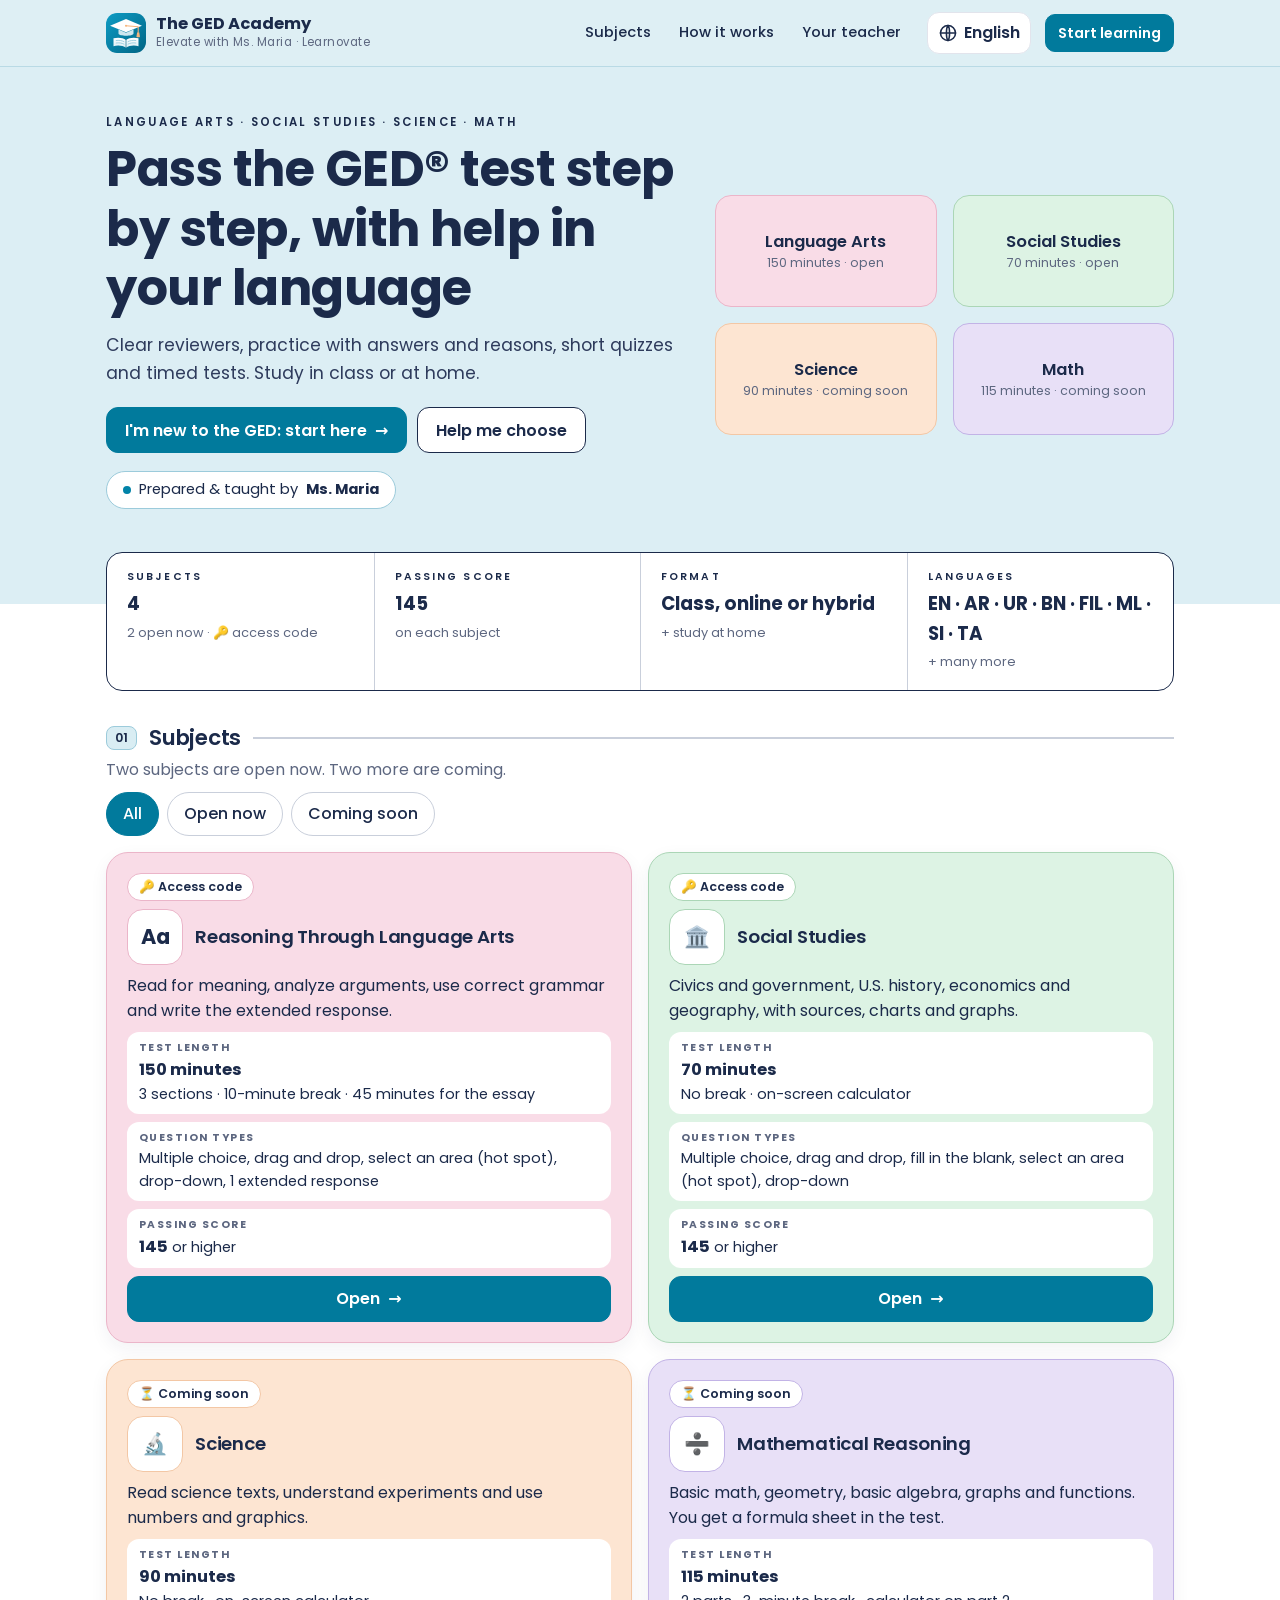
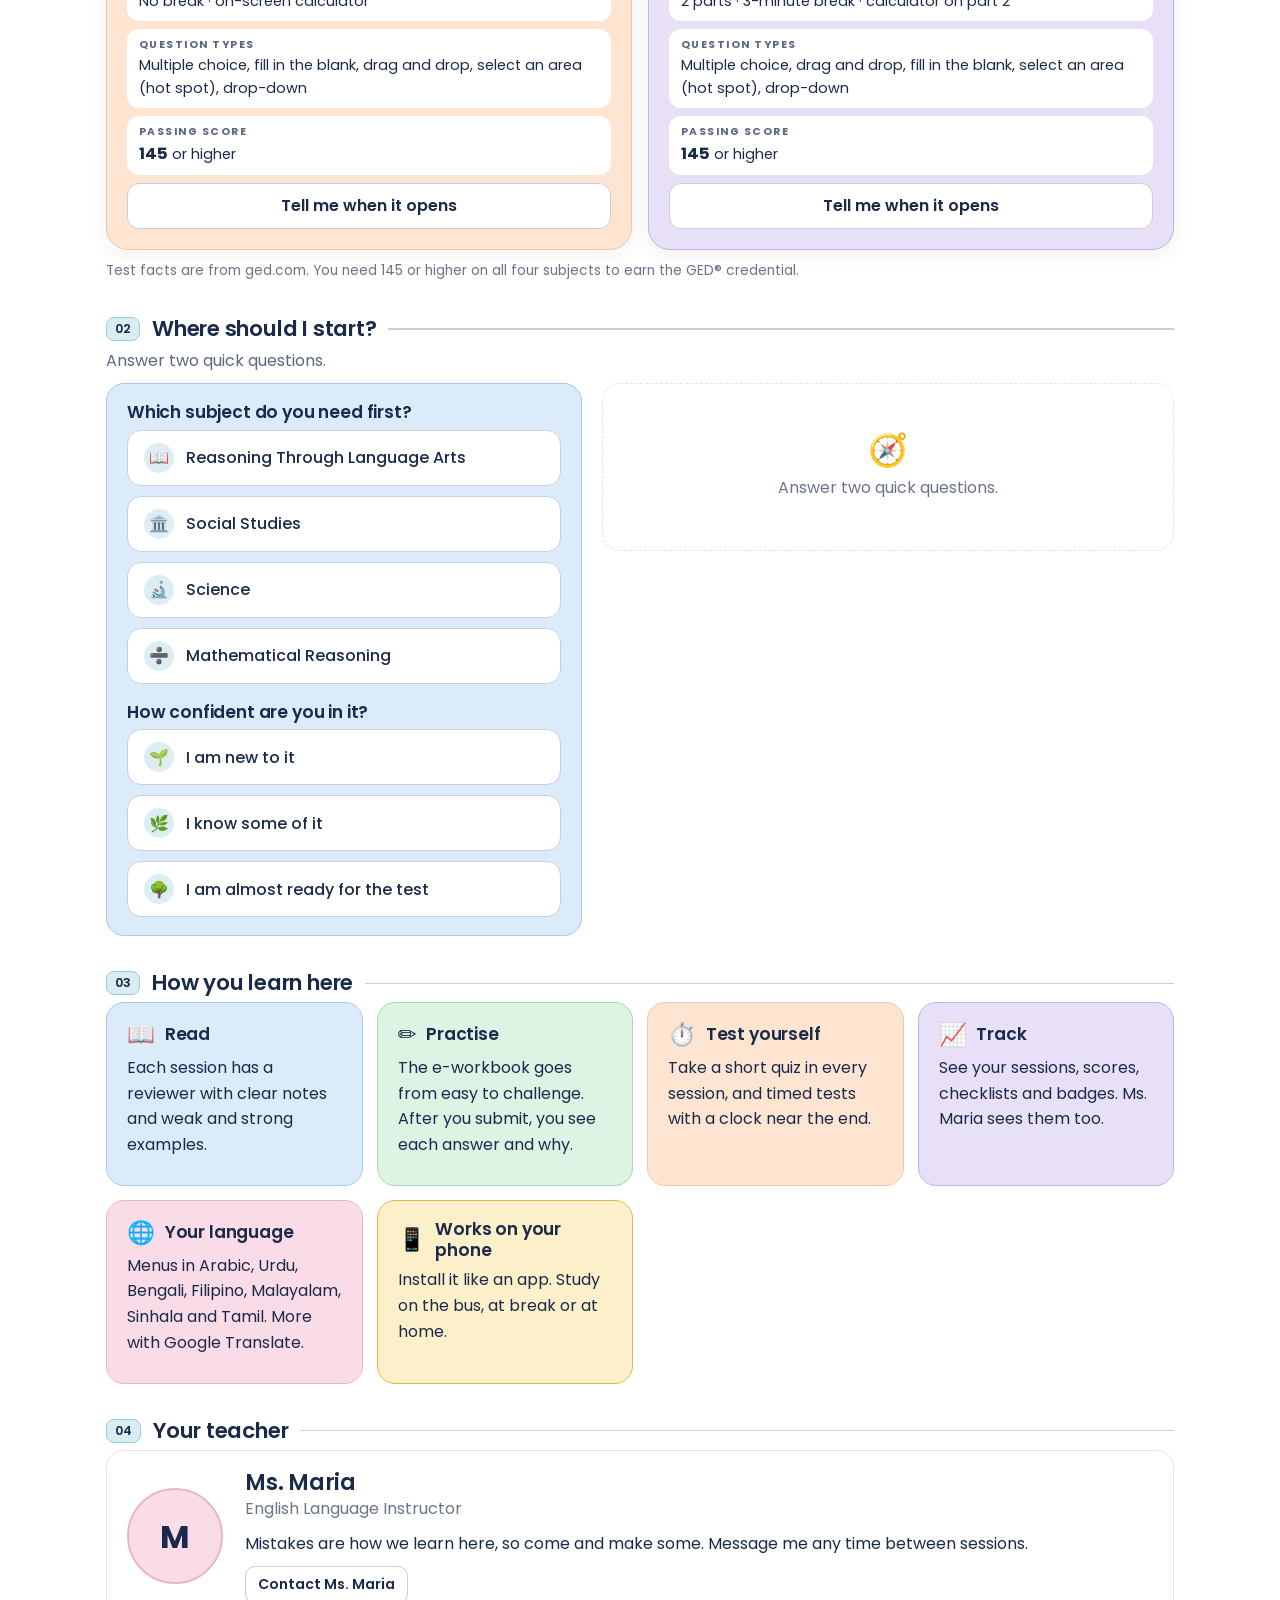
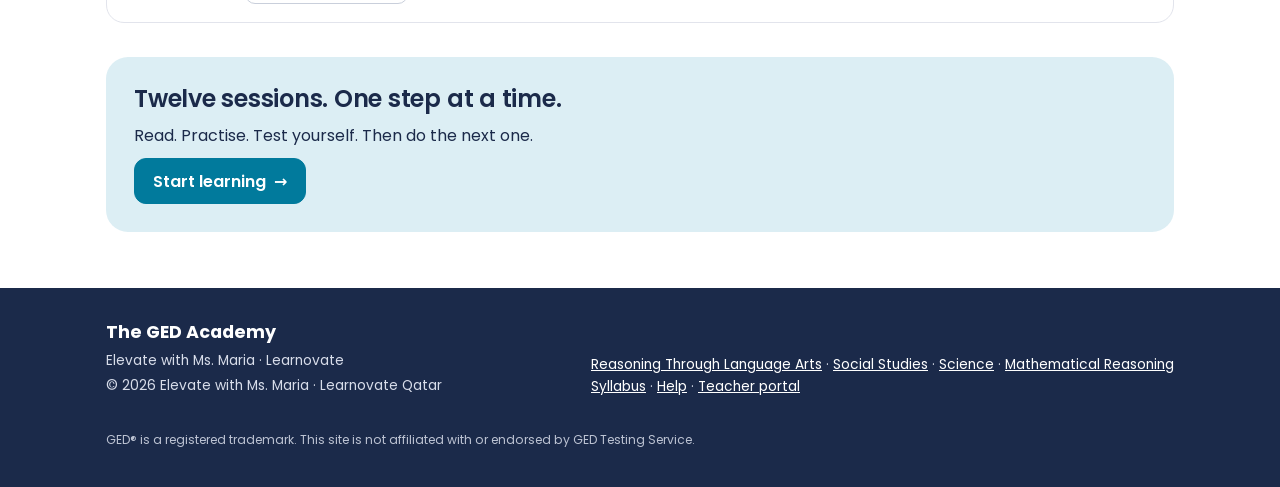
==== commit dda3df73: "Lay out the four subject cards as equal boxes (2 x 2), with inner boxes aligned Co-Authored-By: Clau" ====
--- a/index.html
+++ b/index.html
@@ -58,6 +58,10 @@
 .subj dd{margin:0;font-size:.9rem}
 .subj dd b{font-size:1.02rem}
 .subj .go{margin-top:auto}
+/* four equal boxes: 2 x 2 on wide screens, one column on a phone; the inner boxes line up across each row */
+#subjGrid{grid-template-columns:1fr 1fr;gap:16px}
+@media (max-width:700px){#subjGrid{grid-template-columns:1fr}}
+@supports (grid-template-rows:subgrid){.subj{display:grid;grid-template-rows:subgrid;grid-row:span 7;gap:8px}.subj dl{display:contents}.subj .status{justify-self:start}.subj .go{margin-top:0;align-self:end}}
 .subj.soon{background:repeating-linear-gradient(135deg,var(--c),var(--c) 14px,#fff0 14px,#fff0 15px),var(--c)}
 .subj .status{align-self:flex-start;background:#fff}
 .finder{display:grid;grid-template-columns:1fr 1.2fr;gap:20px;align-items:start}
@@ -128,7 +132,7 @@
   <button type="button" data-path="open" aria-pressed="false" data-i18n="f_open">Open now</button>
   <button type="button" data-path="soon" aria-pressed="false" data-i18n="f_soon">Coming soon</button>
  </div>
- <div class="grid" id="subjGrid" data-en style="grid-template-columns:repeat(auto-fill,minmax(260px,1fr))"></div>
+ <div class="grid" id="subjGrid" data-en></div>
  <p class="small muted" style="margin-top:10px">Test facts are from ged.com. You need 145 or higher on all four subjects to earn the GED® credential.</p>
 
  <div class="sh" id="finder"><span class="no">02</span><h2 data-i18n="finder_title">Where should I start?</h2></div>
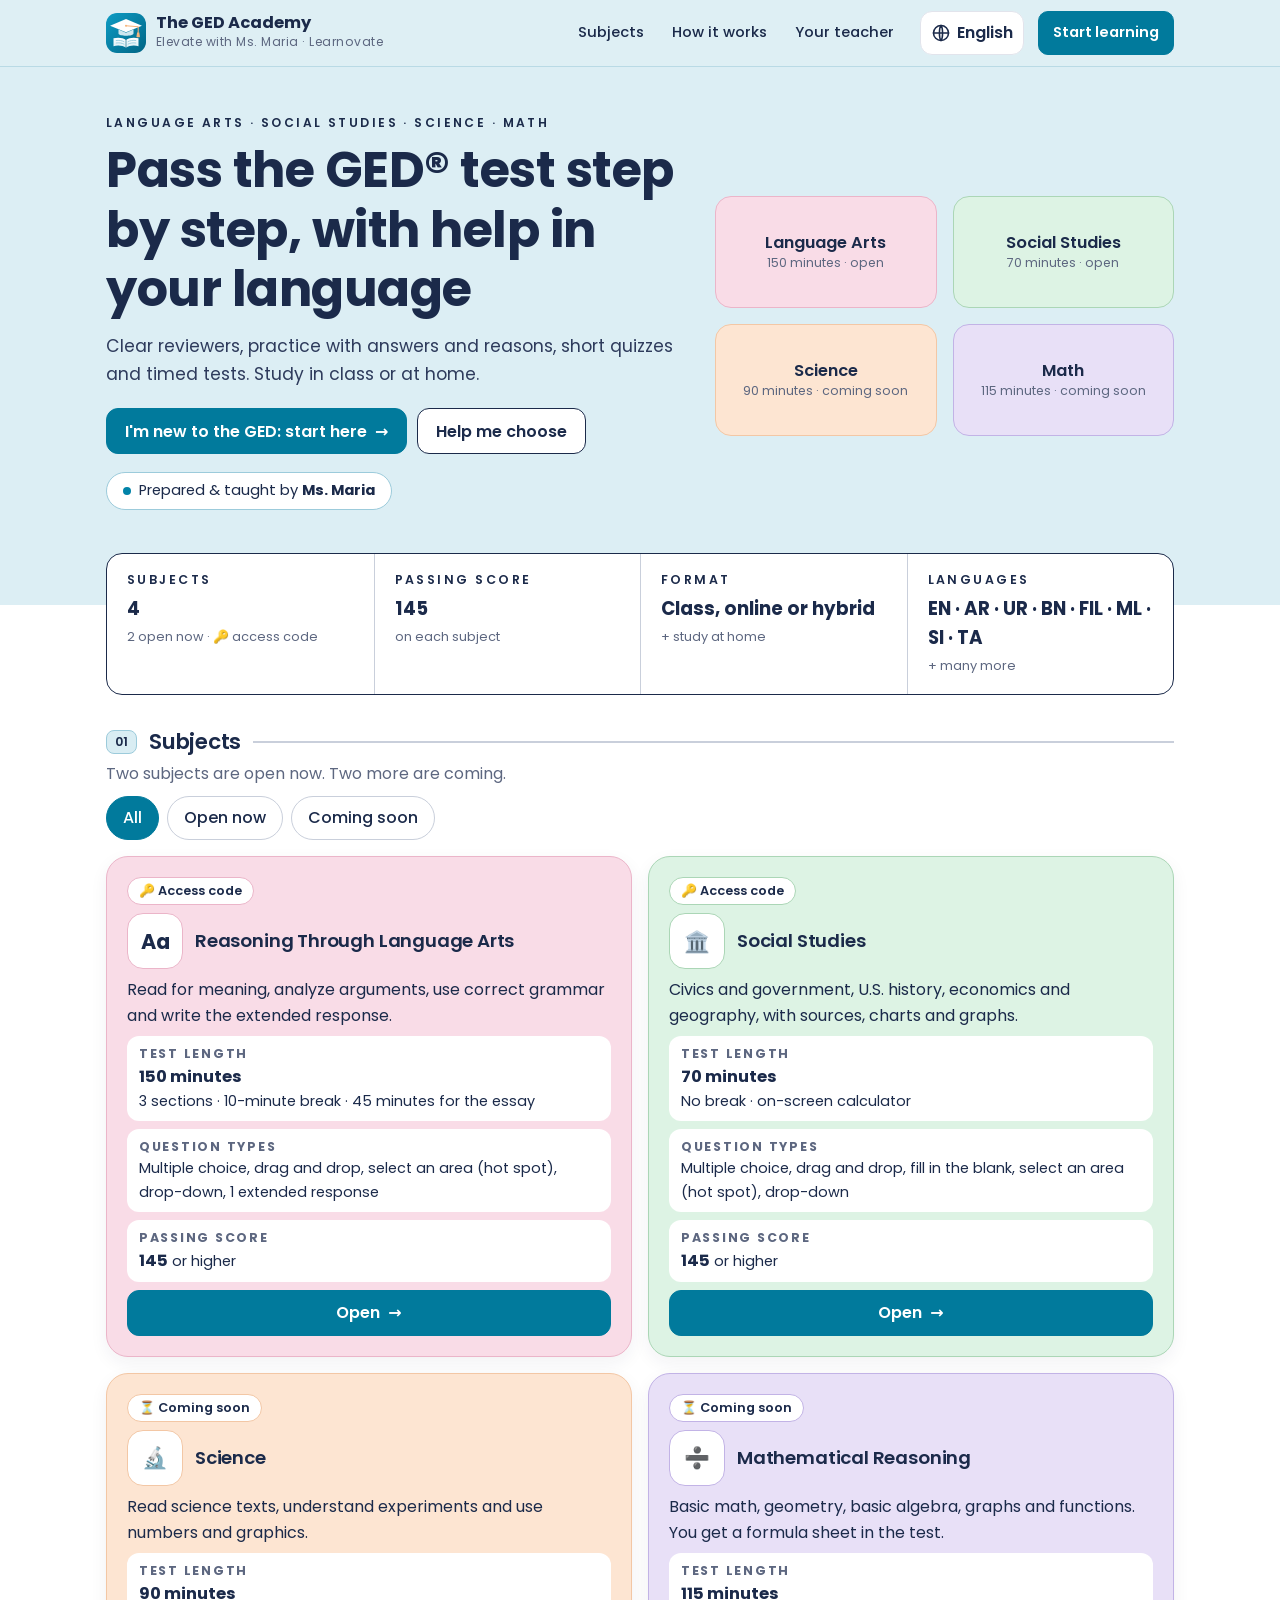
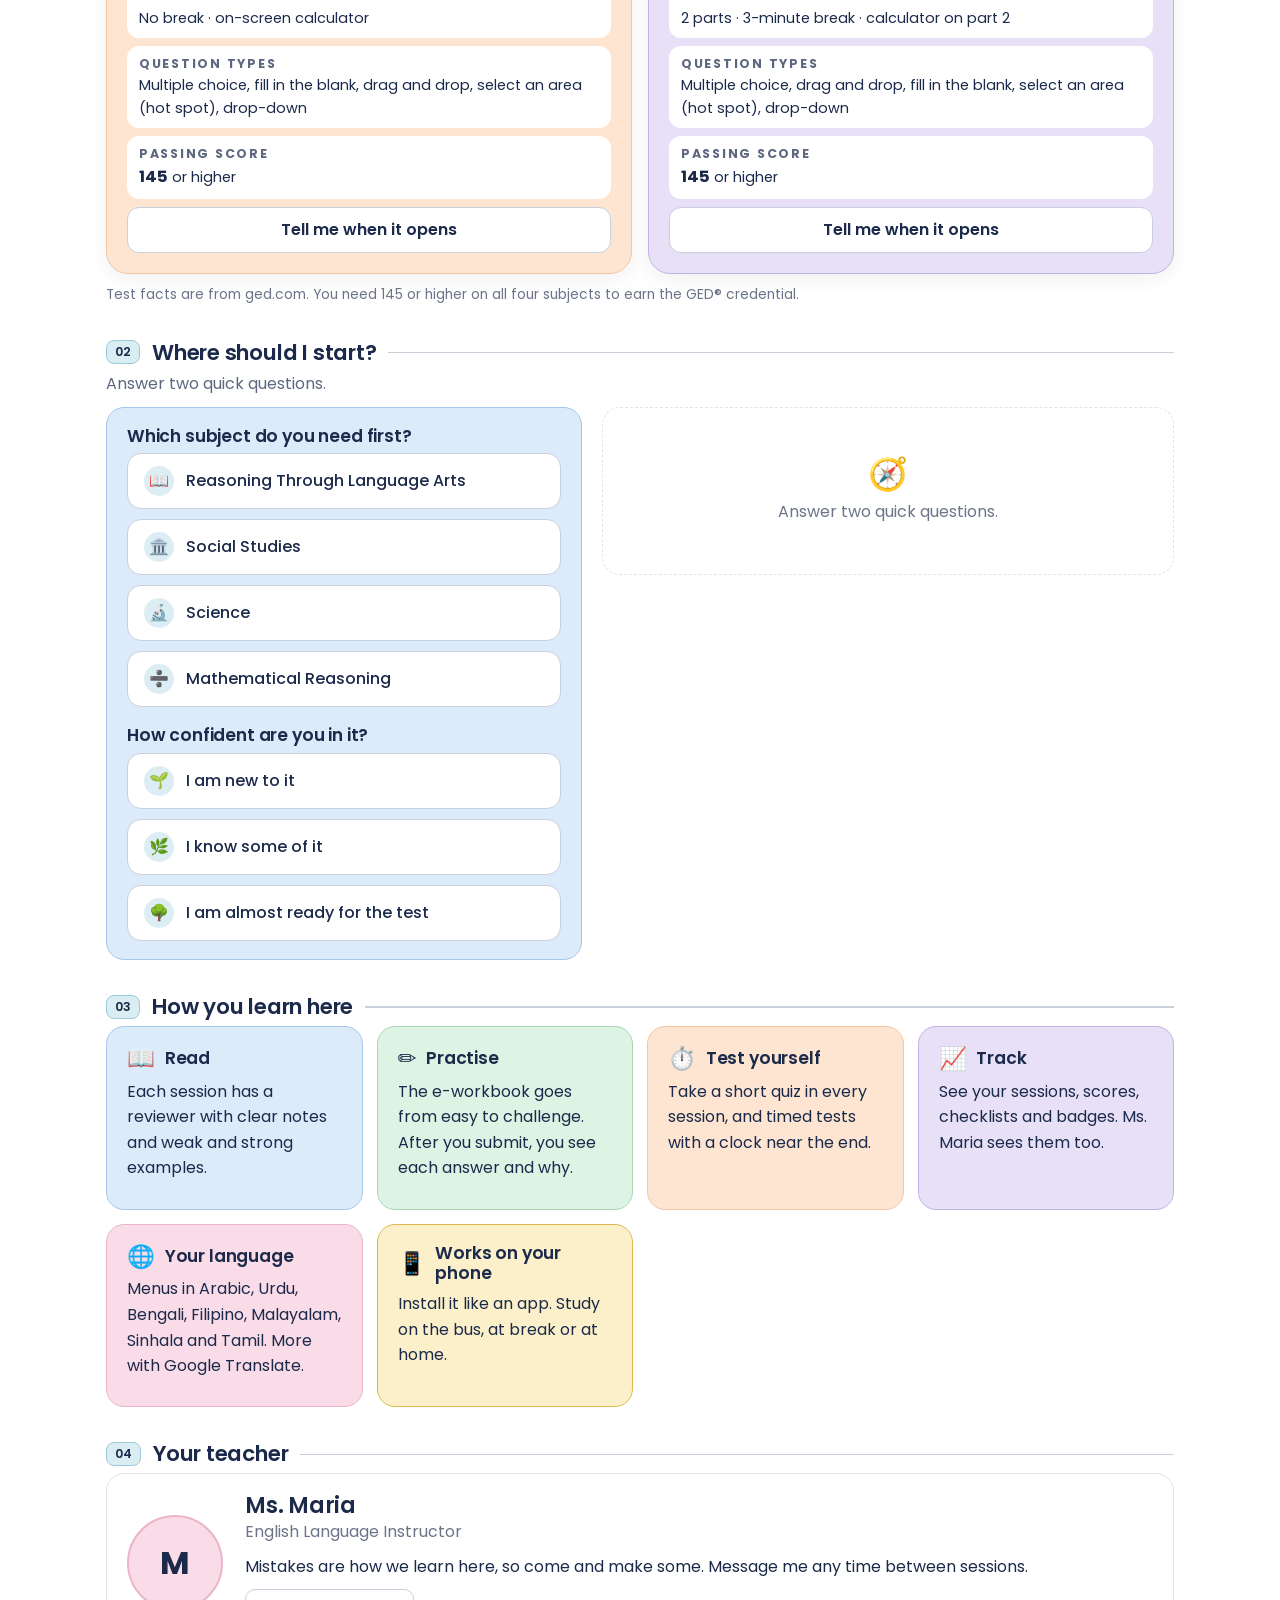
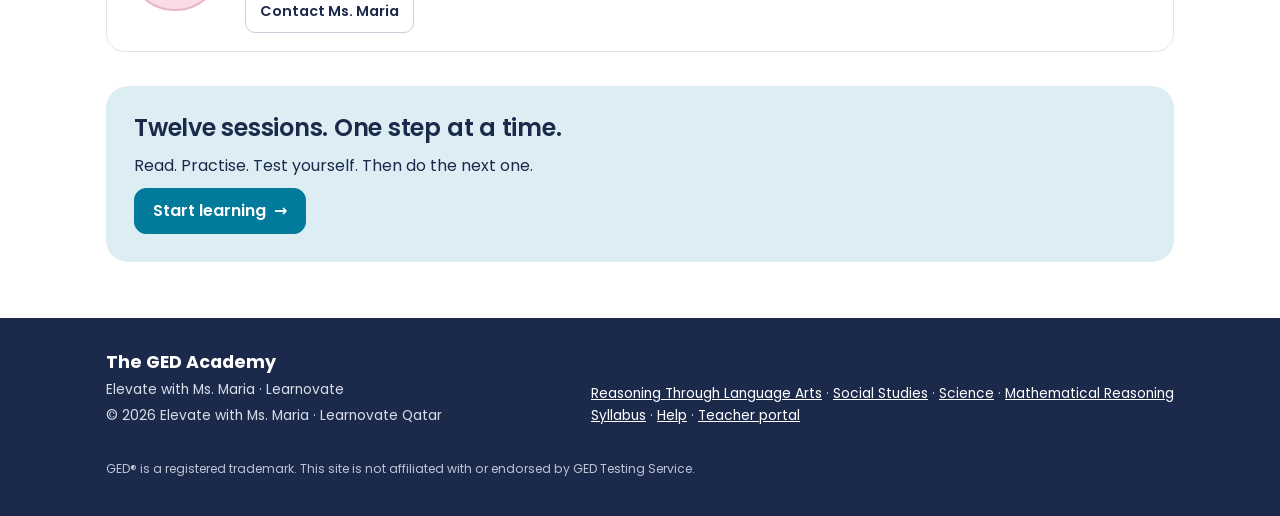
==== commit 92315558: "Responsive pass: 44 px tap targets, 12 px minimum text, no sideways scrolling from 320 px phones to " ====
--- a/index.html
+++ b/index.html
@@ -22,19 +22,19 @@
 <style>
 .top{position:sticky;top:0;z-index:50;background:rgba(220,238,244,.94);backdrop-filter:blur(8px);border-bottom:1px solid #B9DAE5}
 .top .wrap{display:flex;align-items:center;gap:14px;min-height:66px}
-.logo{display:flex;align-items:center;gap:10px;text-decoration:none;margin-inline-end:auto}
+.logo{display:flex;align-items:center;gap:10px;text-decoration:none;margin-inline-end:auto;min-height:44px}
 .logo img{width:40px;height:40px;border-radius:11px}
 .logo b{display:block;font-size:1.02rem;line-height:1.1}
-.logo small{display:block;font-size:.72rem;color:var(--ink2);letter-spacing:.04em}
+.logo small{display:block;font-size:.76rem;color:var(--ink2);letter-spacing:.04em}
 .top nav{display:flex;gap:4px}
-.top nav a{padding:8px 12px;border-radius:10px;text-decoration:none;font-weight:500;font-size:.92rem}
+.top nav a{display:inline-flex;align-items:center;min-height:44px;padding:8px 12px;border-radius:10px;text-decoration:none;font-weight:500;font-size:.92rem}
 .top nav a:hover{background:#fff}
 .hero{background:var(--pink);padding:46px 0 86px}
 .hero .wrap{display:grid;grid-template-columns:1.25fr 1fr;gap:36px;align-items:center}
 .hero h1{font-size:clamp(1.9rem,5.2vw,3.1rem);margin:8px 0 14px}
 .hero .lede{font-size:1.08rem;max-width:56ch;color:#2E3B5C}
-.by{display:inline-flex;align-items:center;gap:8px;background:#fff;border:1.5px solid var(--tint-b);border-radius:999px;padding:6px 16px;margin-top:18px;font-size:.92rem}
-.by::before{content:"";width:8px;height:8px;border-radius:50%;background:var(--brand);flex:none}
+.by{display:inline-block;background:#fff;border:1.5px solid var(--tint-b);border-radius:999px;padding:6px 16px;margin-top:18px;font-size:.92rem}
+.by::before{content:"";display:inline-block;width:8px;height:8px;border-radius:50%;background:var(--brand);margin-inline-end:8px;vertical-align:middle}
 .tiles4{display:grid;grid-template-columns:1fr 1fr;gap:16px}
 .tiles4 a{min-height:112px;border-radius:16px;border:1.5px solid var(--b);background:var(--c);font-weight:600;font-size:1.02rem;display:grid;place-items:center;align-content:center;gap:2px;padding:12px;text-align:center;text-decoration:none;transition:transform .15s;line-height:1.25}
 .tiles4 a:hover{transform:translateY(-3px) rotate(-1deg)}
@@ -42,7 +42,7 @@
 .facts{margin-top:-52px;background:#fff;border:1.5px solid var(--navy);border-radius:16px;display:grid;grid-template-columns:repeat(4,1fr);position:relative;z-index:2}
 .facts div{padding:16px 20px;border-inline-start:1.5px solid var(--line2)}
 .facts div:first-child{border:0}
-.facts small{display:block;font-size:.66rem;letter-spacing:.2em;font-weight:600;text-transform:uppercase}
+.facts small{display:block;font-size:.78rem;letter-spacing:.2em;font-weight:600;text-transform:uppercase}
 .facts b{display:block;font-size:1.15rem;margin-top:4px}
 .facts span{font-size:.8rem;color:var(--ink2)}
 .paths{display:flex;flex-wrap:wrap;gap:8px;margin:6px 0 16px}
@@ -54,7 +54,7 @@
 .subj h3{font-size:1.15rem;margin:0}
 .subj dl{margin:4px 0 0;display:grid;gap:6px}
 .subj dl div{background:#fff;border-radius:12px;padding:8px 12px}
-.subj dt{font-size:.66rem;letter-spacing:.14em;text-transform:uppercase;font-weight:700;color:var(--ink2)}
+.subj dt{font-size:.78rem;letter-spacing:.14em;text-transform:uppercase;font-weight:700;color:var(--ink2)}
 .subj dd{margin:0;font-size:.9rem}
 .subj dd b{font-size:1.02rem}
 .subj .go{margin-top:auto}
--- a/assets/academy.css
+++ b/assets/academy.css
@@ -35,7 +35,7 @@
 [hidden]{display:none!important}
 
 /* eyebrow + numbered section heading like the syllabus ("01 What You'll Master") */
-.eyebrow{font-size:.72rem;letter-spacing:.2em;text-transform:uppercase;font-weight:600;color:var(--navy);margin:0 0 6px}
+.eyebrow{font-size:.76rem;letter-spacing:.2em;text-transform:uppercase;font-weight:600;color:var(--navy);margin:0 0 6px}
 .sh{display:flex;align-items:center;gap:12px;margin:34px 0 6px}
 .sh .no{font-size:.78rem;font-weight:600;background:var(--tint);border:1.5px solid var(--tint-b);border-radius:8px;padding:1px 8px}
 .sh h2{margin:0;white-space:nowrap}
@@ -58,7 +58,7 @@
 .btn.primary{background:var(--brand-d);border-color:var(--brand-d);color:#fff}
 .btn.soft{border-color:var(--line2);background:#fff}
 .btn.pink{background:var(--tint);border-color:var(--tint-b)}
-.btn.sm{min-height:38px;padding:6px 12px;font-size:.88rem;border-radius:10px}
+.btn.sm{min-height:44px;padding:8px 14px;font-size:.9rem;border-radius:10px}
 .btn[disabled]{opacity:.45;cursor:not-allowed;transform:none;box-shadow:none}
 .row{display:flex;flex-wrap:wrap;gap:10px;align-items:center}
 .iconbtn{display:inline-flex;align-items:center;justify-content:center;gap:6px;min-width:42px;min-height:42px;padding:0 10px;border-radius:12px;border:1.5px solid var(--line);background:#fff;cursor:pointer;font-weight:600;color:var(--navy);text-decoration:none}
@@ -68,8 +68,8 @@
 .speak:hover,.speak.on{background:var(--tint);border-color:var(--tint-b)}
 
 /* chips */
-.chip{display:inline-flex;align-items:center;gap:6px;font-size:.78rem;font-weight:600;padding:3px 11px;border-radius:999px;background:var(--c,#fff);border:1.5px solid var(--b,var(--line2))}
-.tag{display:inline-block;font-size:.66rem;letter-spacing:.14em;text-transform:uppercase;font-weight:700;background:var(--gold);border:1.5px solid var(--gold-b);border-radius:999px;padding:2px 10px}
+.chip{display:inline-flex;align-items:center;gap:6px;font-size:.8rem;font-weight:600;padding:3px 11px;border-radius:999px;background:var(--c,#fff);border:1.5px solid var(--b,var(--line2))}
+.tag{display:inline-block;font-size:.74rem;letter-spacing:.14em;text-transform:uppercase;font-weight:700;background:var(--gold);border:1.5px solid var(--gold-b);border-radius:999px;padding:2px 10px}
 
 /* cards & grids */
 .grid{display:grid;gap:14px;grid-template-columns:repeat(auto-fill,minmax(230px,1fr))}
@@ -77,10 +77,10 @@
 .card{display:block;background:var(--c,#fff);border:1.5px solid var(--b,var(--line));border-radius:var(--r);padding:18px 20px;text-decoration:none;color:var(--navy);position:relative}
 a.card{transition:transform .15s, box-shadow .15s}
 a.card:hover{transform:translateY(-2px);box-shadow:var(--shadow)}
-.card .pill{display:inline-block;background:#fff;border-radius:999px;padding:2px 10px;font-size:.74rem;font-weight:600;margin-bottom:10px}
+.card .pill{display:inline-block;background:#fff;border-radius:999px;padding:2px 10px;font-size:.8rem;font-weight:600;margin-bottom:10px}
 .card.off{opacity:.65}
 .pillar{background:var(--c);border:1.5px solid var(--b);border-radius:14px;padding:12px 14px;min-height:84px}
-.pillar small{display:block;font-weight:600;font-size:.72rem;letter-spacing:.1em}
+.pillar small{display:block;font-weight:600;font-size:.76rem;letter-spacing:.1em}
 .pillar b{font-weight:600}
 
 /* progress */
@@ -89,7 +89,7 @@
 .ring{--p:0;width:120px;height:120px;border-radius:50%;background:conic-gradient(var(--brand) calc(var(--p)*1%),#E3EEF2 0);display:grid;place-items:center;flex:none}
 .ring>div{width:92px;height:92px;border-radius:50%;background:#fff;display:grid;place-items:center;text-align:center;line-height:1.05}
 .ring b{font-size:1.6rem}
-.ring small{display:block;font-size:.62rem;letter-spacing:.12em;color:var(--muted)}
+.ring small{display:block;font-size:.78rem;letter-spacing:.12em;color:var(--muted)}
 
 /* toast + dialog */
 .toast{position:fixed;left:50%;bottom:86px;transform:translateX(-50%);background:var(--navy);color:#fff;padding:10px 18px;border-radius:12px;z-index:90;box-shadow:var(--shadow);max-width:calc(100vw - 32px);text-align:center}
@@ -149,3 +149,7 @@
 /* correct / wrong: never colour alone */
 .mark{display:inline-grid;place-items:center;width:24px;height:24px;border-radius:50%;color:#fff;font-weight:700;font-size:.85rem;flex:none}
 .mark.ok{background:var(--ok)}.mark.bad{background:var(--bad)}
+
+/* ---------- comfortable on every screen: tap targets of at least 44 px ---------- */
+summary{min-height:44px;display:flex;align-items:center}
+.iconbtn{min-height:44px;min-width:44px}
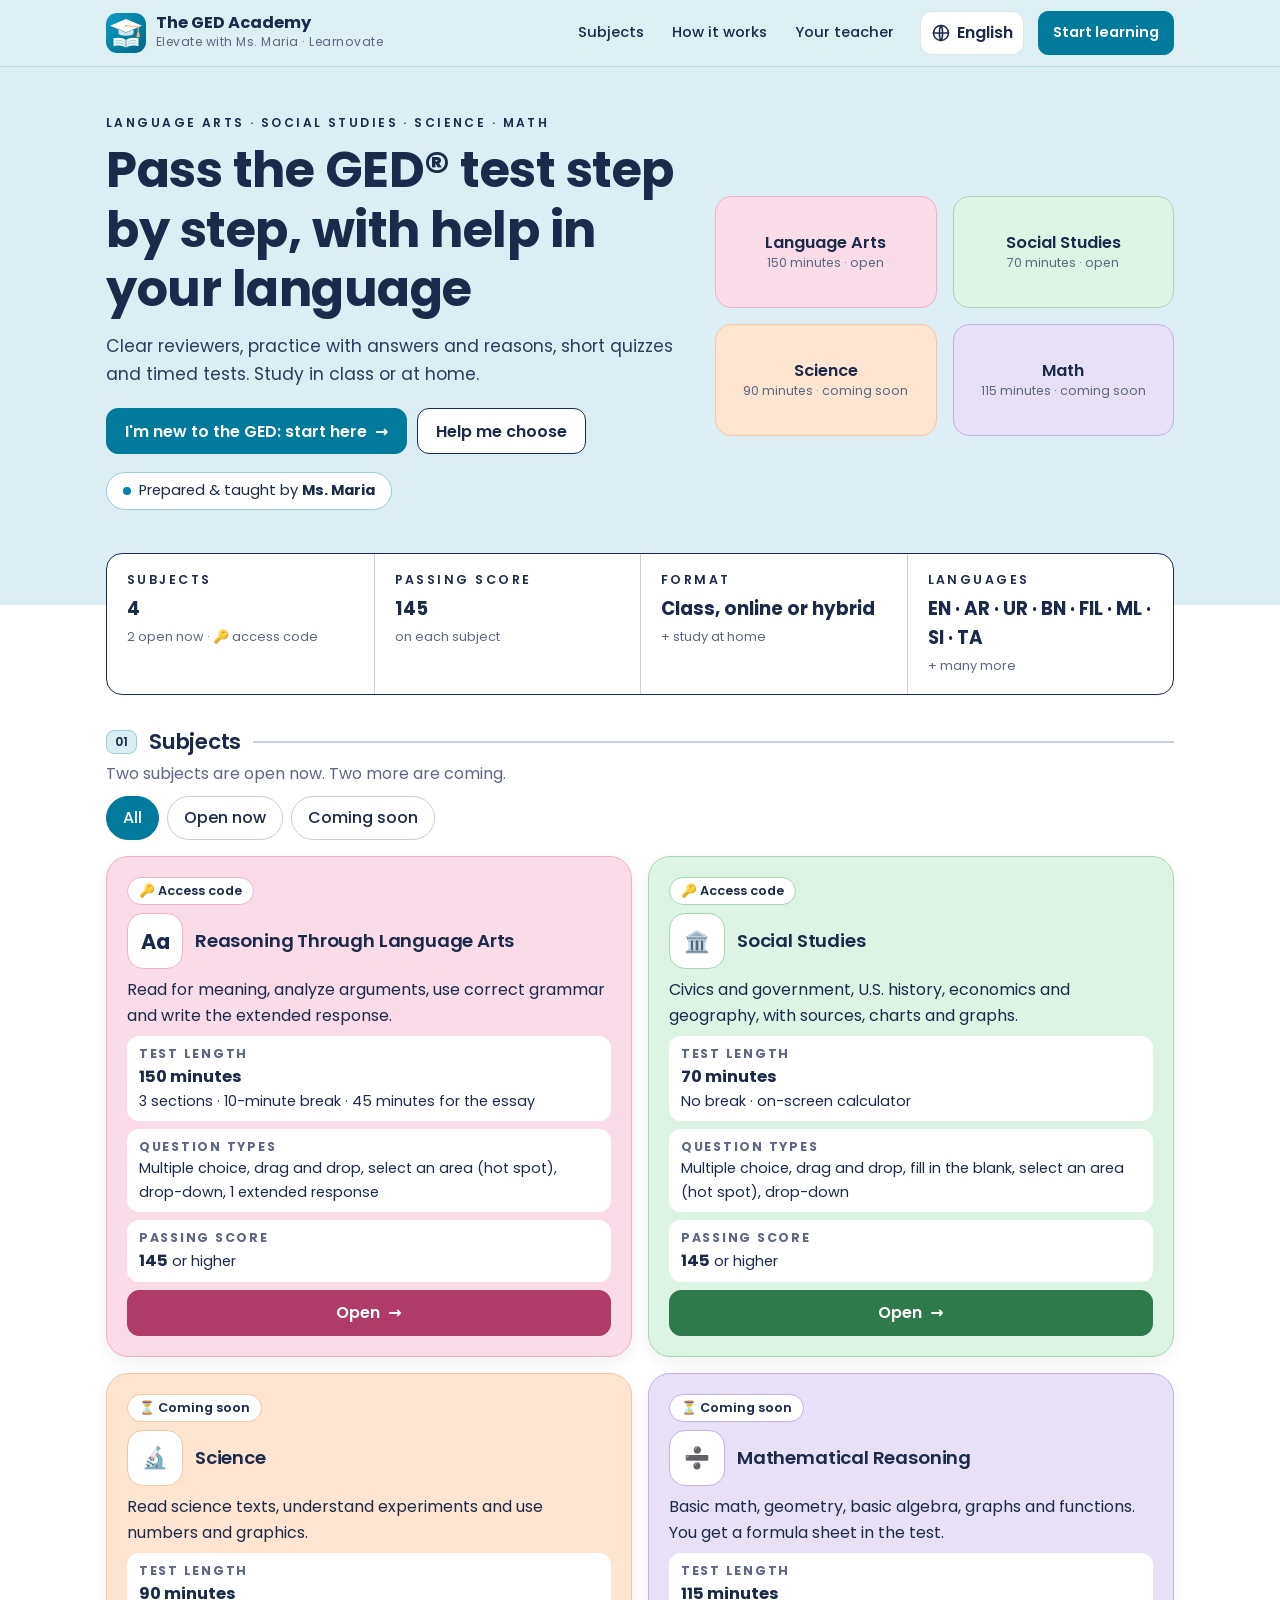
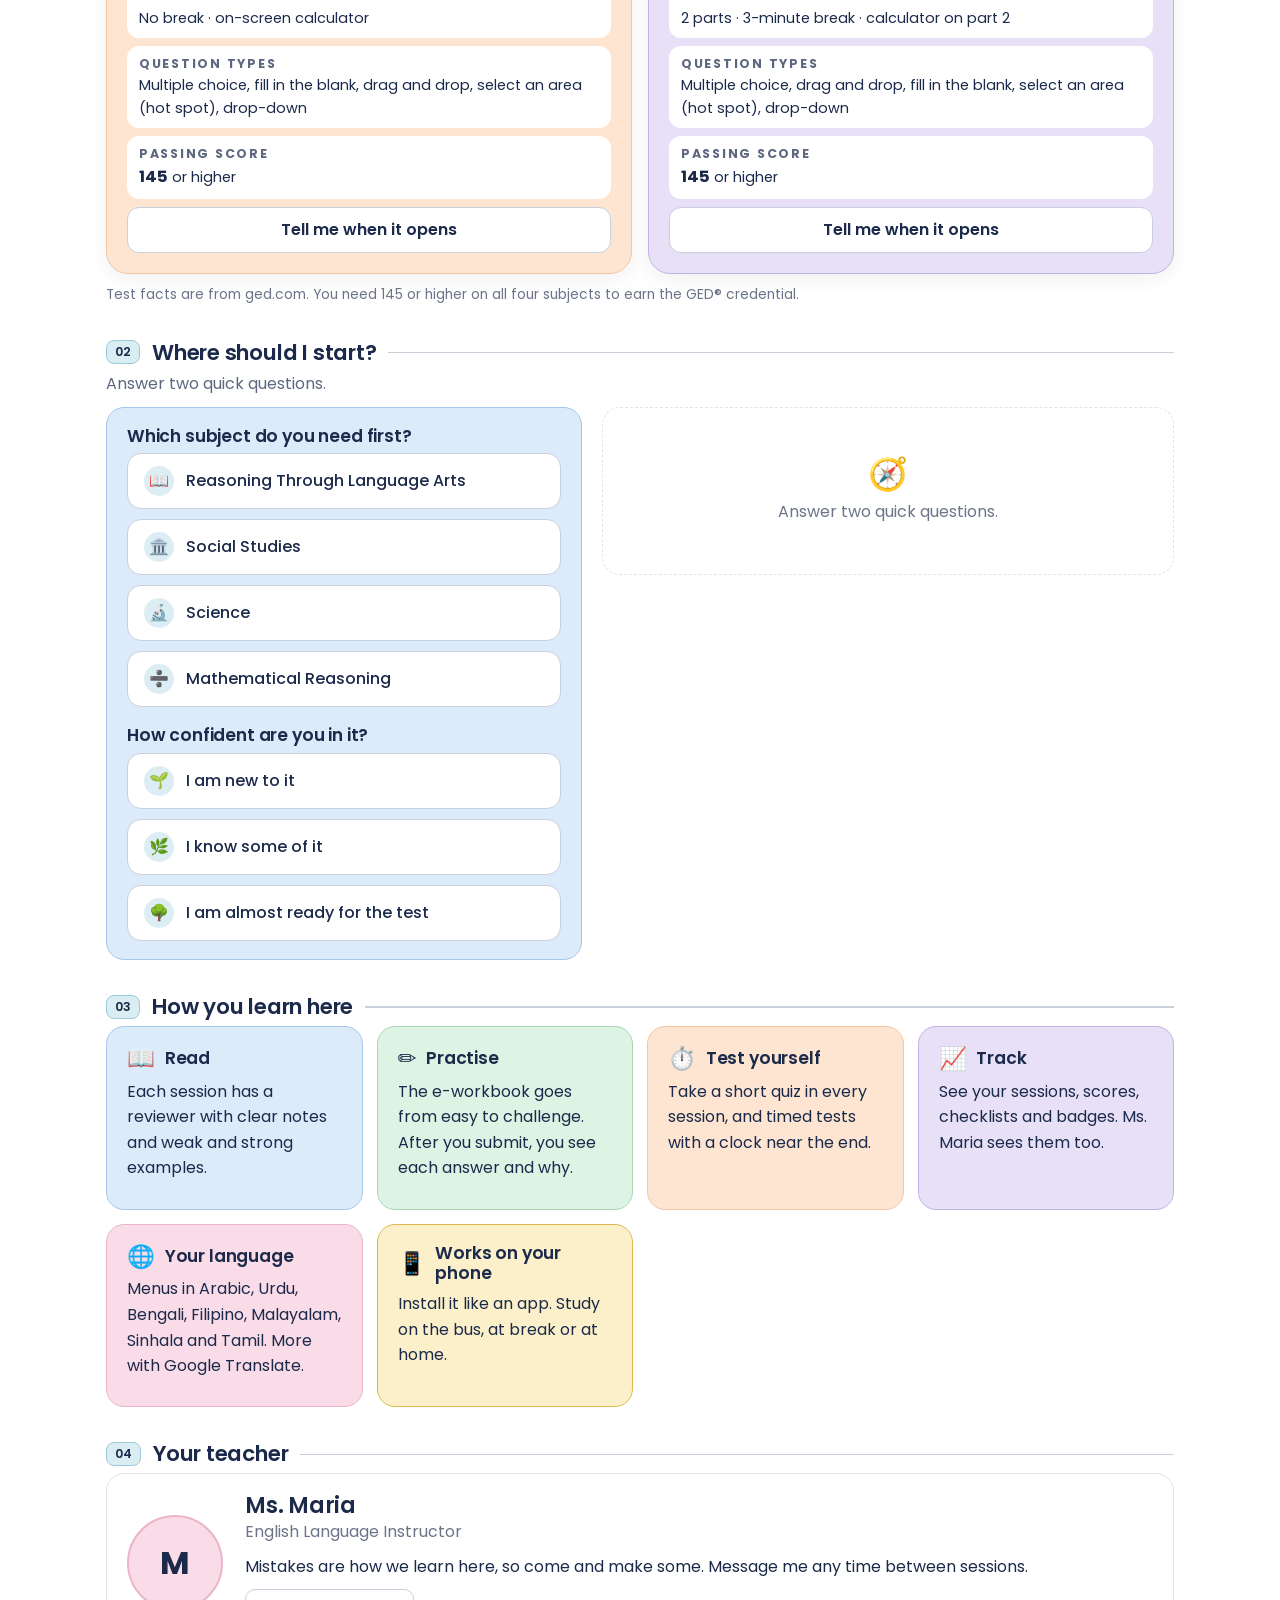
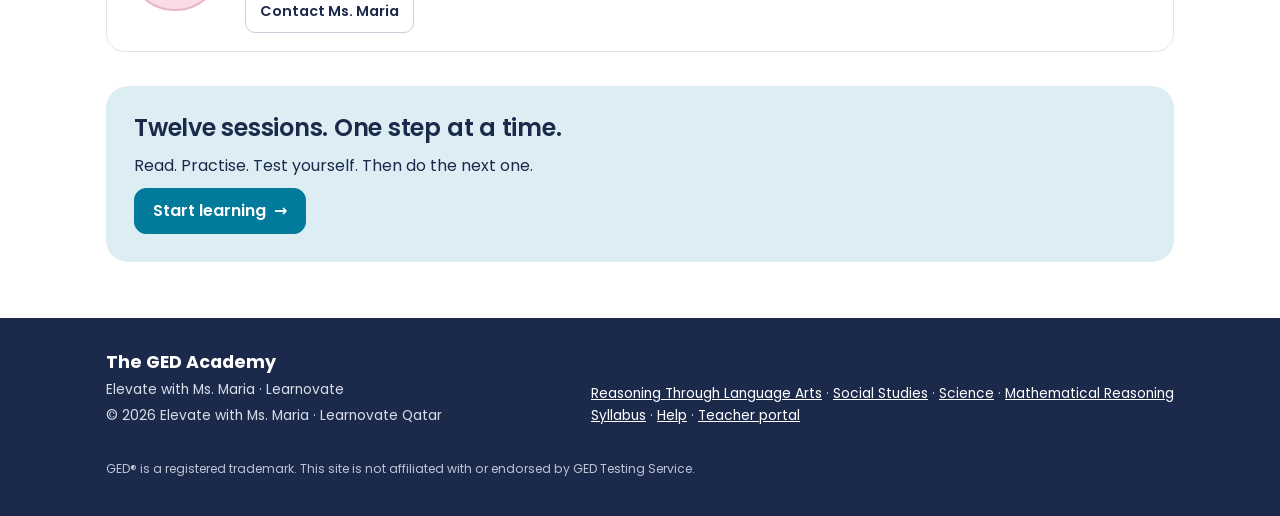
==== commit c4ed055e: "Design pass: subject home pages in the homepage layout, each subject in its own colour; page banners" ====
--- a/index.html
+++ b/index.html
@@ -214,7 +214,7 @@
           <div><dt>Question types</dt><dd>${esc(s.types)}</dd></div>
           <div><dt>Passing score</dt><dd><b>${esc(GED_PASS)}</b> or higher</dd></div>
         </dl>
-        ${open ? `<a class="btn primary go" href="${s.href}">${esc(t("open_subject"))} <span aria-hidden="true">→</span></a>` : `<a class="btn soft go" href="${mail(s)}">${esc(t("notify"))}</a>`}
+        ${open ? `<a class="btn primary go" style="background:${s.accent};border-color:${s.accent}" href="${s.href}">${esc(t("open_subject"))} <span aria-hidden="true">→</span></a>` : `<a class="btn soft go" href="${mail(s)}">${esc(t("notify"))}</a>`}
       </div>`;
     }).join("");
   }
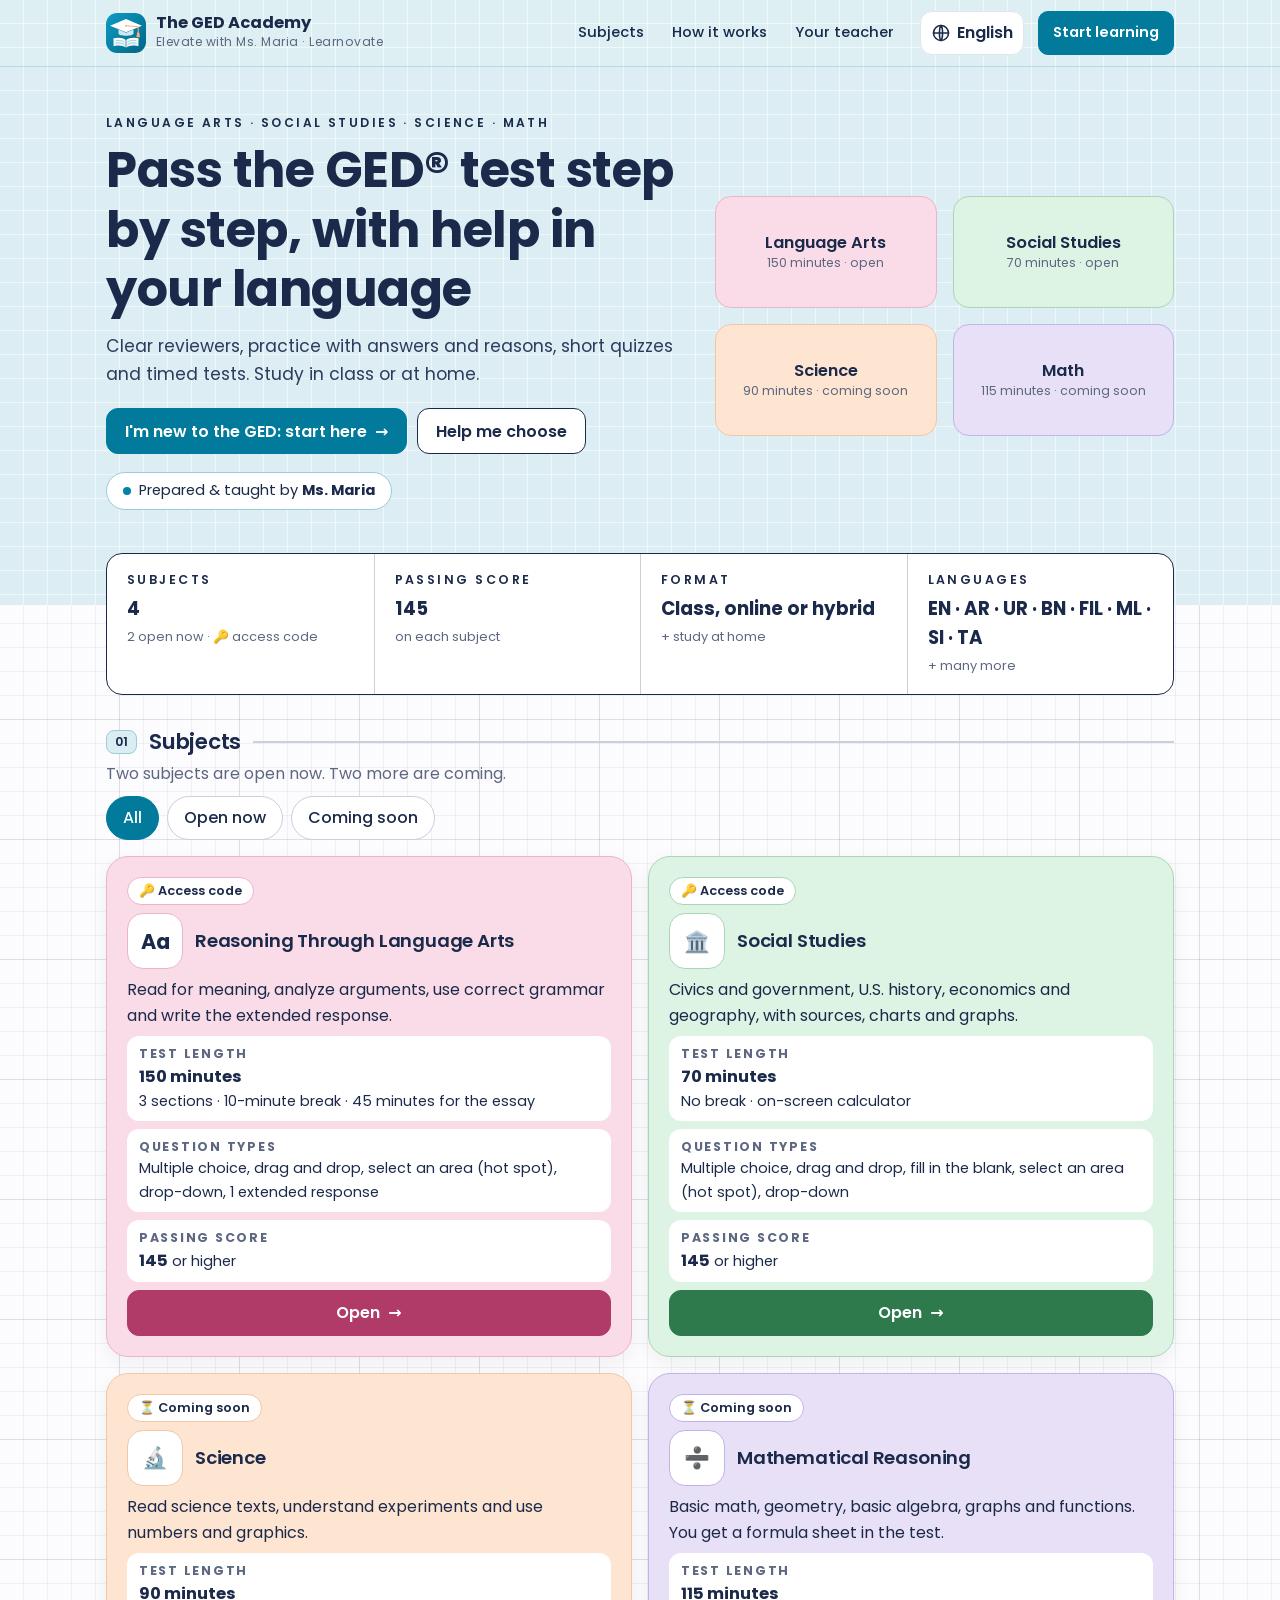
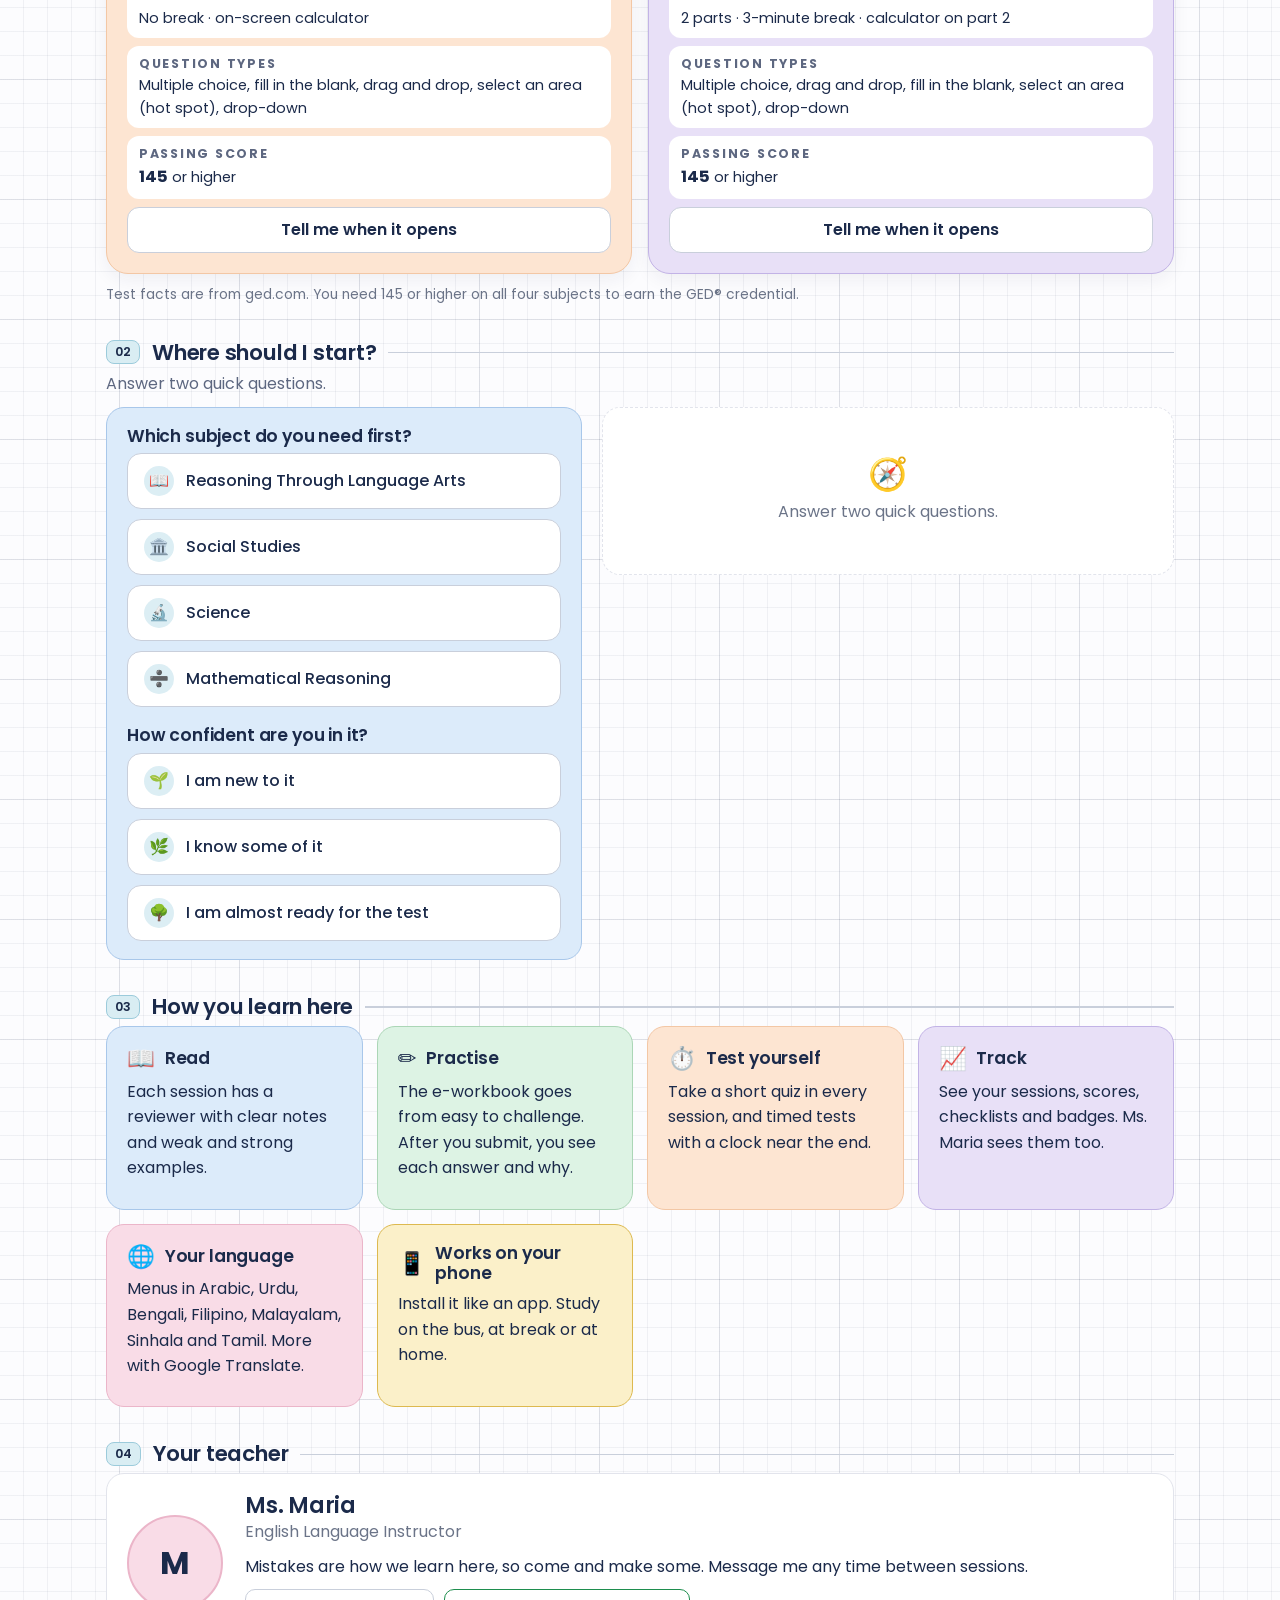
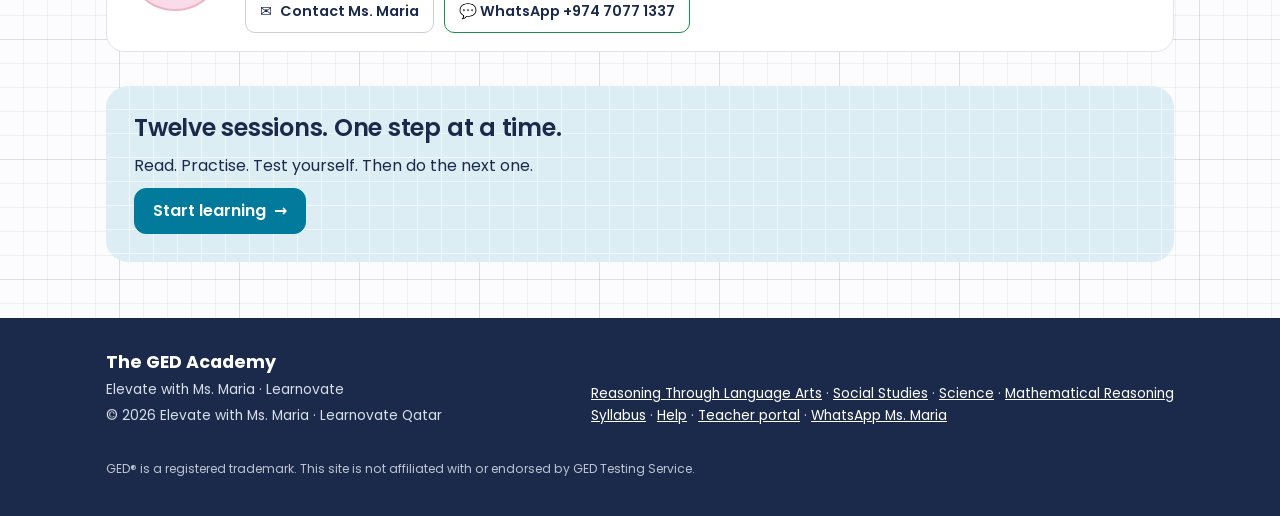
==== commit d26aa17c: "Add Ms. Maria's WhatsApp to every contact point, and a 'Send my score on WhatsApp' button under quiz" ====
--- a/index.html
+++ b/index.html
@@ -173,7 +173,7 @@
    <h3 style="font-size:1.4rem;margin:0">Ms. Maria</h3>
    <p class="muted" data-i18n="teacher_role">English Language Instructor</p>
    <p data-i18n="teacher_text">Mistakes are how we learn here, so come and make some. Message me any time between sessions.</p>
-   <a class="btn soft sm" href="mailto:maria@me.learnovateqa.com?subject=The%20GED%20Academy" data-i18n="contact">Contact Ms. Maria</a>
+   <div class="row"><a class="btn soft sm" href="mailto:maria@me.learnovateqa.com?subject=The%20GED%20Academy">✉️ <span data-i18n="contact">Contact Ms. Maria</span></a><a class="btn soft sm" style="border-color:#1E8E4E" href="https://wa.me/97470771337?text=Hello%20Ms.%20Maria%2C%20I%20am%20interested%20in%20The%20GED%20Academy." target="_blank" rel="noopener">💬 WhatsApp +974 7077 1337</a></div>
   </div>
  </div>
 
@@ -188,7 +188,7 @@
 <footer class="foot" data-en>
  <div class="wrap">
   <div><b style="font-size:1.1rem">The GED Academy</b><br><span class="small">Elevate with Ms. Maria · Learnovate</span><br><span class="small">© 2026 Elevate with Ms. Maria · Learnovate Qatar</span></div>
-  <div class="small"><a href="rla/">Reasoning Through Language Arts</a> · <a href="social-studies/">Social Studies</a> · <a href="#subjects">Science</a> · <a href="#subjects">Mathematical Reasoning</a><br><a href="rla/#/syllabus">Syllabus</a> · <a href="rla/#/help">Help</a> · <a href="teacher/">Teacher portal</a></div>
+  <div class="small"><a href="rla/">Reasoning Through Language Arts</a> · <a href="social-studies/">Social Studies</a> · <a href="#subjects">Science</a> · <a href="#subjects">Mathematical Reasoning</a><br><a href="rla/#/syllabus">Syllabus</a> · <a href="rla/#/help">Help</a> · <a href="teacher/">Teacher portal</a> · <a href="https://wa.me/97470771337" target="_blank" rel="noopener">WhatsApp Ms. Maria</a></div>
   <p class="tm">GED® is a registered trademark. This site is not affiliated with or endorsed by GED Testing Service.</p>
  </div>
 </footer>
--- a/assets/academy.css
+++ b/assets/academy.css
@@ -153,3 +153,17 @@
 /* ---------- comfortable on every screen: tap targets of at least 44 px ---------- */
 summary{min-height:44px;display:flex;align-items:center}
 .iconbtn{min-height:44px;min-width:44px}
+
+/* ---------- notebook grid background (graph paper) ----------
+   Fine lines every 24 px and a slightly stronger line every 120 px. Cards, questions, tables and slides stay solid white. */
+:root{--grid:rgba(27,42,74,.055);--grid-strong:rgba(27,42,74,.085);--grid-light:rgba(255,255,255,.55)}
+body{background-color:#FCFCFE;background-image:
+  linear-gradient(var(--grid-strong) 1px,transparent 1px),linear-gradient(90deg,var(--grid-strong) 1px,transparent 1px),
+  linear-gradient(var(--grid) 1px,transparent 1px),linear-gradient(90deg,var(--grid) 1px,transparent 1px);
+  background-size:120px 120px,120px 120px,24px 24px,24px 24px;background-position:-1px -1px}
+body .hero,body .shero2,body .pbanner,body .end,body .top{background-image:linear-gradient(var(--grid-light) 1px,transparent 1px),linear-gradient(90deg,var(--grid-light) 1px,transparent 1px);background-size:24px 24px;background-position:-1px -1px}
+body .tbrand{background-image:linear-gradient(rgba(255,255,255,.08) 1px,transparent 1px),linear-gradient(90deg,rgba(255,255,255,.08) 1px,transparent 1px),linear-gradient(150deg,#0E9CC4 0%,#017A9C 55%,#1B2A4A 100%);background-size:24px 24px,24px 24px,auto}
+body .card:not([style*="--c"]):not([class*=" t-"]),body .tbl,body table,body .q,body .srow,body .facts,body .facts2,body .opt,body .tsess,body .mtab,body .rev .pass{background-color:#fff}
+.tbl tbody tr:nth-child(even){background:var(--soft)}
+.foot{background-image:none}
+@media print{body{background:#fff}}
